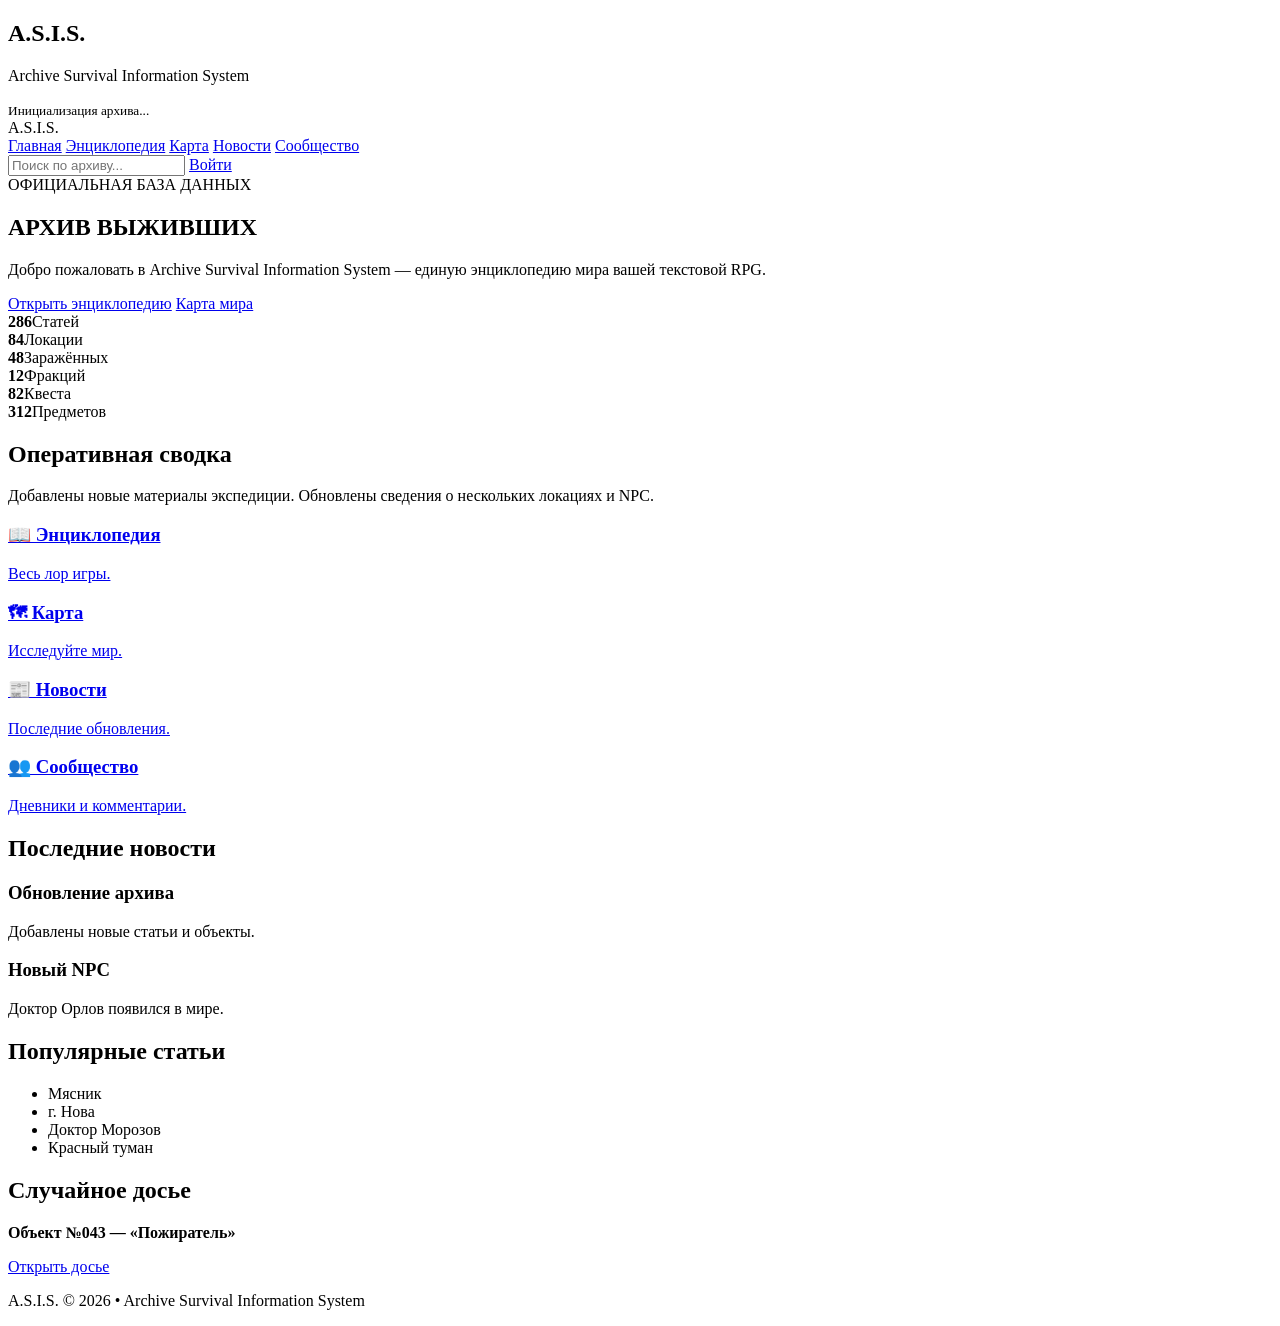
==== index.html @ 57ac3413 "Rename index-3.html to index.html" ====
<!DOCTYPE html>
<html lang="ru">
<head>
<meta charset="UTF-8">
<meta name="viewport" content="width=device-width, initial-scale=1.0">
<title>A.S.I.S. — Архив Выживших</title>
<link rel="preconnect" href="https://fonts.googleapis.com">
<link rel="preconnect" href="https://fonts.gstatic.com" crossorigin>
<link href="https://fonts.googleapis.com/css2?family=Inter:wght@300;400;600;700;800&display=swap" rel="stylesheet">
<link rel="stylesheet" href="css/style.css">
</head>
<body>

<div id="loader">
  <div class="loader-box">
    <h2>A.S.I.S.</h2>
    <p>Archive Survival Information System</p>
    <div class="progress"><span></span></div>
    <small>Инициализация архива...</small>
  </div>
</div>

<header class="topbar">
  <div class="logo">A.S.I.S.</div>
  <nav>
    <a class="active" href="#">Главная</a>
    <a href="pages/encyclopedia.html">Энциклопедия</a>
    <a href="pages/map.html">Карта</a>
    <a href="pages/news.html">Новости</a>
    <a href="pages/community.html">Сообщество</a>
  </nav>
  <div class="actions">
    <input type="search" placeholder="Поиск по архиву...">
    <a class="login" href="pages/login.html">Войти</a>
  </div>
</header>

<main>

<section class="hero">
<div class="overlay"></div>
<div class="hero-content">
<span class="badge">ОФИЦИАЛЬНАЯ БАЗА ДАННЫХ</span>
<h1>АРХИВ ВЫЖИВШИХ</h1>
<p>Добро пожаловать в Archive Survival Information System — единую энциклопедию мира вашей текстовой RPG.</p>

<div class="hero-buttons">
<a class="btn primary" href="pages/encyclopedia.html">Открыть энциклопедию</a>
<a class="btn secondary" href="pages/map.html">Карта мира</a>
</div>

<div class="stats">
<div><strong>286</strong><span>Статей</span></div>
<div><strong>84</strong><span>Локации</span></div>
<div><strong>48</strong><span>Заражённых</span></div>
<div><strong>12</strong><span>Фракций</span></div>
<div><strong>82</strong><span>Квеста</span></div>
<div><strong>312</strong><span>Предметов</span></div>
</div>
</div>
</section>

<section class="briefing">
<h2>Оперативная сводка</h2>
<p>Добавлены новые материалы экспедиции. Обновлены сведения о нескольких локациях и NPC.</p>
</section>

<section class="grid4">
<a class="card" href="pages/encyclopedia.html"><h3>📖 Энциклопедия</h3><p>Весь лор игры.</p></a>
<a class="card" href="pages/map.html"><h3>🗺 Карта</h3><p>Исследуйте мир.</p></a>
<a class="card" href="pages/news.html"><h3>📰 Новости</h3><p>Последние обновления.</p></a>
<a class="card" href="pages/community.html"><h3>👥 Сообщество</h3><p>Дневники и комментарии.</p></a>
</section>

<section class="columns">
<div>
<h2>Последние новости</h2>
<article><h3>Обновление архива</h3><p>Добавлены новые статьи и объекты.</p></article>
<article><h3>Новый NPC</h3><p>Доктор Орлов появился в мире.</p></article>
</div>
<div>
<h2>Популярные статьи</h2>
<ul>
<li>Мясник</li>
<li>г. Нова</li>
<li>Доктор Морозов</li>
<li>Красный туман</li>
</ul>
</div>
</section>

<section class="random">
<h2>Случайное досье</h2>
<p><strong>Объект №043 — «Пожиратель»</strong></p>
<a class="btn primary" href="#">Открыть досье</a>
</section>

<footer>
<p>A.S.I.S. © 2026 • Archive Survival Information System</p>
</footer>

</main>

<script src="js/app.js"></script>
</body>
</html>
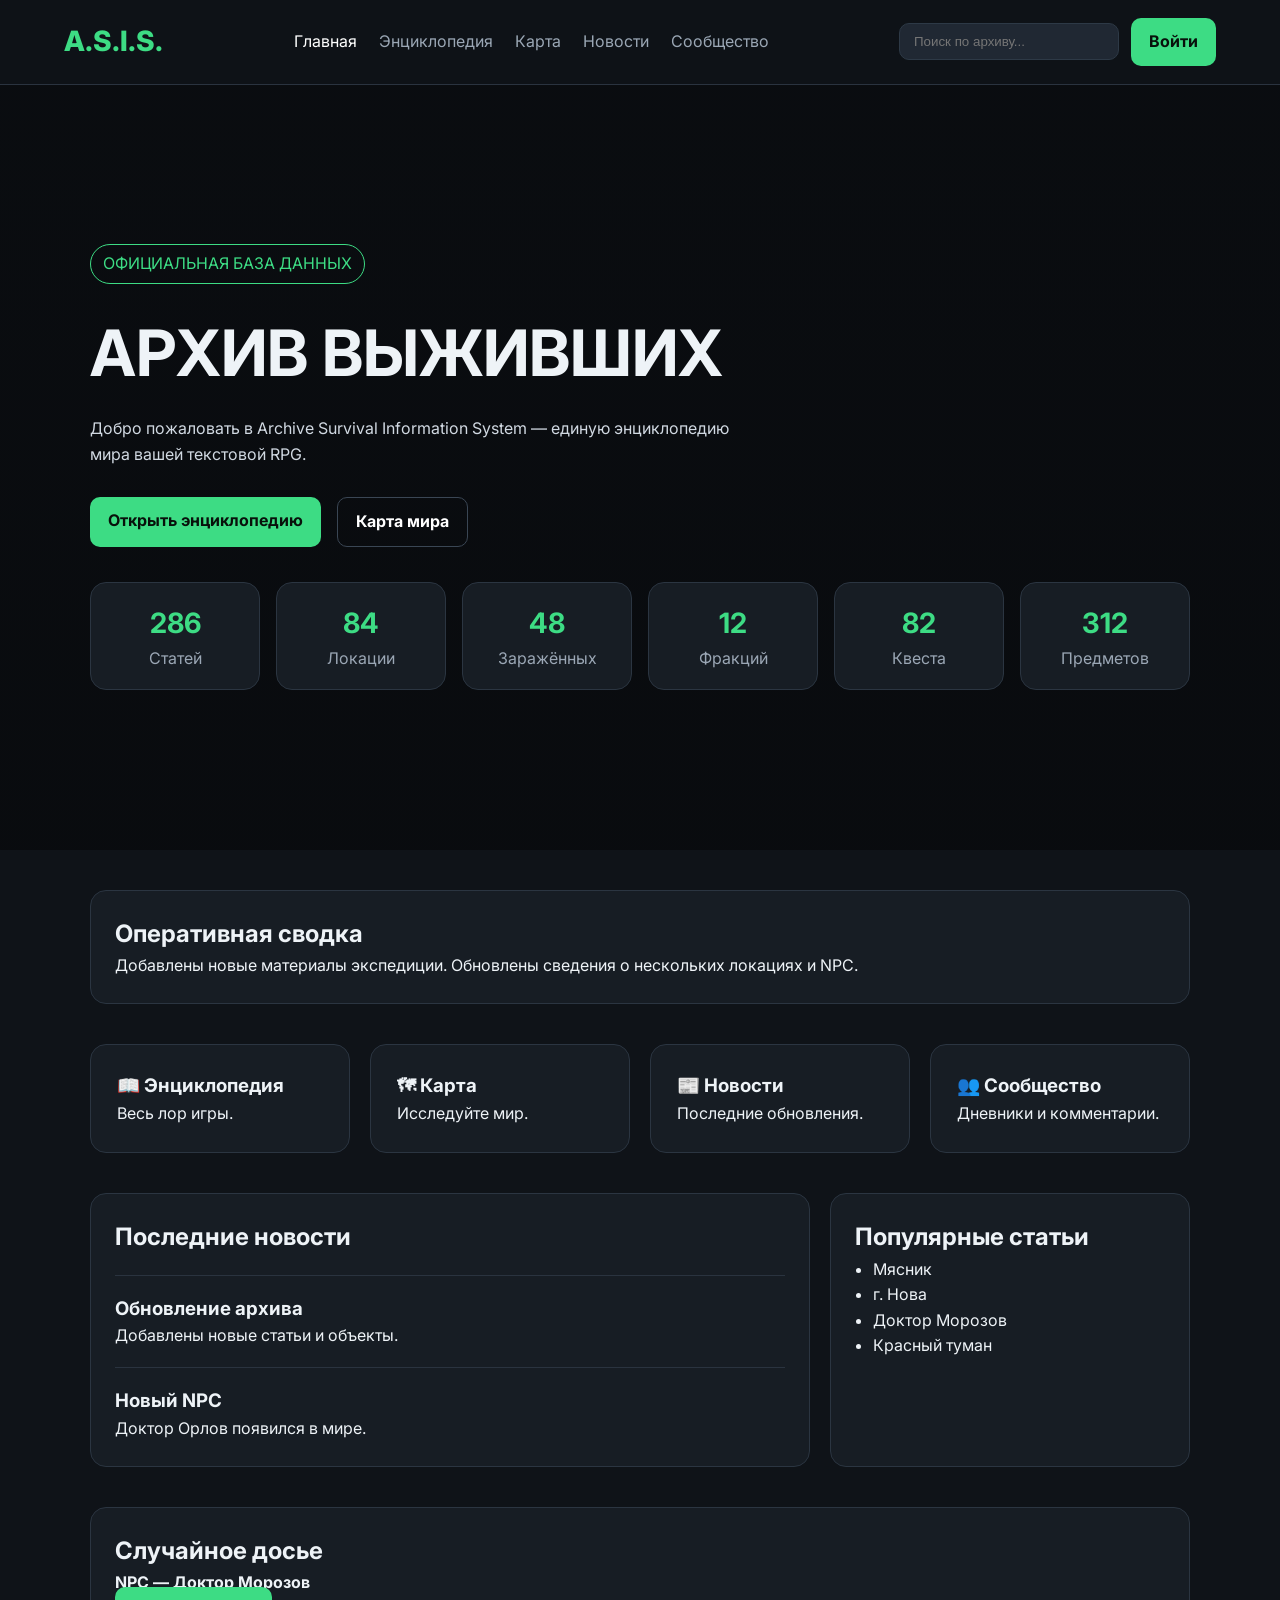
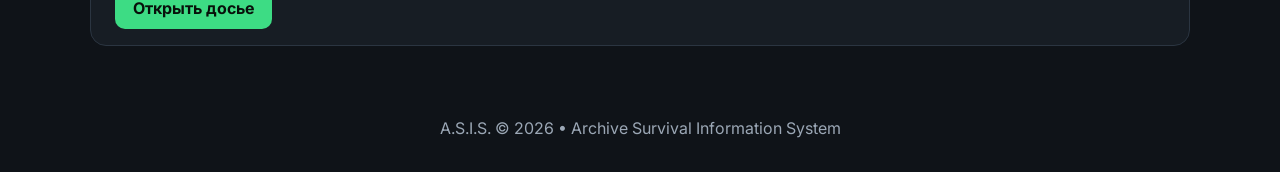
==== commit 39fc0203: "Update stylesheet and script paths in index.html" ====
--- a/index.html
+++ b/index.html
@@ -7,7 +7,7 @@
 <link rel="preconnect" href="https://fonts.googleapis.com">
 <link rel="preconnect" href="https://fonts.gstatic.com" crossorigin>
 <link href="https://fonts.googleapis.com/css2?family=Inter:wght@300;400;600;700;800&display=swap" rel="stylesheet">
-<link rel="stylesheet" href="css/style.css">
+<link rel="stylesheet" href="style.css">
 </head>
 <body>
 
@@ -101,6 +101,6 @@
 
 </main>
 
-<script src="js/app.js"></script>
+<script src="app.js"></script>
 </body>
 </html>
--- a/style.css
+++ b/style.css
@@ -0,0 +1,91 @@
+
+:root{
+ --bg:#0f1318;
+ --panel:#171d24;
+ --panel2:#1e2630;
+ --accent:#3ddc84;
+ --text:#eef3f7;
+ --muted:#9ba7b5;
+}
+*{margin:0;padding:0;box-sizing:border-box}
+body{
+ font-family:'Inter',sans-serif;
+ background:var(--bg);
+ color:var(--text);
+ line-height:1.6;
+}
+a{text-decoration:none;color:inherit}
+#loader{
+ position:fixed;inset:0;background:#090b0d;display:flex;
+ align-items:center;justify-content:center;z-index:9999;
+}
+.loader-box{text-align:center}
+.progress{width:260px;height:8px;background:#222;border-radius:10px;margin:18px auto;overflow:hidden}
+.progress span{display:block;height:100%;width:70%;background:var(--accent);animation:load 2s infinite}
+@keyframes load{0%{width:0}100%{width:100%}}
+
+.topbar{
+ position:sticky;top:0;display:flex;justify-content:space-between;
+ align-items:center;padding:18px 5%;
+ background:rgba(15,19,24,.85);backdrop-filter:blur(12px);
+ border-bottom:1px solid #2a333f;
+}
+.logo{font-size:28px;font-weight:800;color:var(--accent)}
+nav{display:flex;gap:22px}
+nav a{color:var(--muted)}
+nav a.active,nav a:hover{color:#fff}
+.actions{display:flex;gap:12px;align-items:center}
+.actions input{
+ background:#202833;border:1px solid #2d3946;color:#fff;
+ padding:10px 14px;border-radius:10px;width:220px;
+}
+.login,.btn{
+ padding:11px 18px;border-radius:10px;font-weight:700;
+}
+.login,.primary{background:var(--accent);color:#08110b}
+.secondary{border:1px solid #3a4654;color:#fff}
+
+.hero{
+ min-height:85vh;
+ background:linear-gradient(rgba(8,10,13,.72),rgba(8,10,13,.85)),
+ url('https://images.unsplash.com/photo-1519501025264-65ba15a82390?auto=format&fit=crop&w=1600&q=80') center/cover;
+ display:flex;align-items:center;
+}
+.hero-content{width:min(1100px,90%);margin:auto}
+.badge{
+ display:inline-block;padding:6px 12px;border:1px solid var(--accent);
+ color:var(--accent);border-radius:30px;margin-bottom:18px
+}
+.hero h1{font-size:64px;margin-bottom:12px}
+.hero p{max-width:650px;color:#d1d9e2}
+.hero-buttons{display:flex;gap:16px;margin:30px 0}
+.stats{
+ display:grid;grid-template-columns:repeat(6,1fr);gap:16px;margin-top:35px
+}
+.stats div,.briefing,.card,.columns>div,.random{
+ background:var(--panel);
+ border:1px solid #2b3541;
+ border-radius:16px;
+}
+.stats div{padding:18px;text-align:center}
+.stats strong{display:block;font-size:28px;color:var(--accent)}
+.stats span{color:var(--muted)}
+
+.briefing,.random,.columns,.grid4{width:min(1100px,90%);margin:40px auto}
+.briefing,.random{padding:24px}
+.grid4{display:grid;grid-template-columns:repeat(4,1fr);gap:20px}
+.card{padding:26px;transition:.25s}
+.card:hover{transform:translateY(-5px);border-color:var(--accent)}
+.columns{display:grid;grid-template-columns:2fr 1fr;gap:20px}
+.columns>div{padding:24px}
+article{margin-top:18px;padding-top:18px;border-top:1px solid #2a333f}
+ul{padding-left:18px}
+footer{text-align:center;padding:30px;color:var(--muted)}
+
+@media(max-width:900px){
+ nav{display:none}
+ .actions input{display:none}
+ .hero h1{font-size:42px}
+ .stats,.grid4,.columns{grid-template-columns:1fr}
+ .hero-buttons{flex-direction:column}
+}
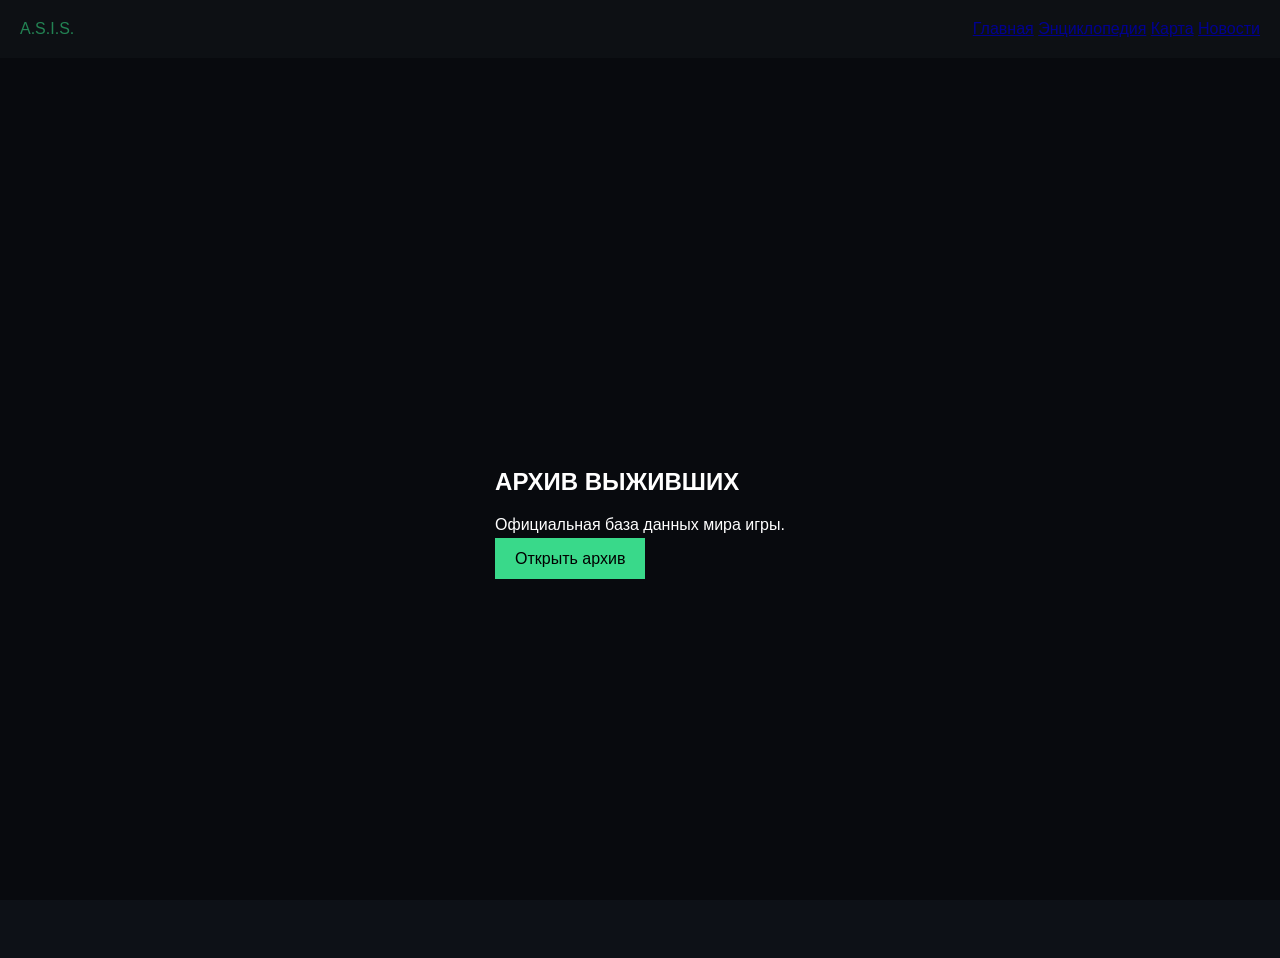
==== commit 0d8a2d27: "Add files via upload" ====
--- a/index.html
+++ b/index.html
@@ -1,106 +1 @@
-<!DOCTYPE html>
-<html lang="ru">
-<head>
-<meta charset="UTF-8">
-<meta name="viewport" content="width=device-width, initial-scale=1.0">
-<title>A.S.I.S. — Архив Выживших</title>
-<link rel="preconnect" href="https://fonts.googleapis.com">
-<link rel="preconnect" href="https://fonts.gstatic.com" crossorigin>
-<link href="https://fonts.googleapis.com/css2?family=Inter:wght@300;400;600;700;800&display=swap" rel="stylesheet">
-<link rel="stylesheet" href="style.css">
-</head>
-<body>
-
-<div id="loader">
-  <div class="loader-box">
-    <h2>A.S.I.S.</h2>
-    <p>Archive Survival Information System</p>
-    <div class="progress"><span></span></div>
-    <small>Инициализация архива...</small>
-  </div>
-</div>
-
-<header class="topbar">
-  <div class="logo">A.S.I.S.</div>
-  <nav>
-    <a class="active" href="#">Главная</a>
-    <a href="pages/encyclopedia.html">Энциклопедия</a>
-    <a href="pages/map.html">Карта</a>
-    <a href="pages/news.html">Новости</a>
-    <a href="pages/community.html">Сообщество</a>
-  </nav>
-  <div class="actions">
-    <input type="search" placeholder="Поиск по архиву...">
-    <a class="login" href="pages/login.html">Войти</a>
-  </div>
-</header>
-
-<main>
-
-<section class="hero">
-<div class="overlay"></div>
-<div class="hero-content">
-<span class="badge">ОФИЦИАЛЬНАЯ БАЗА ДАННЫХ</span>
-<h1>АРХИВ ВЫЖИВШИХ</h1>
-<p>Добро пожаловать в Archive Survival Information System — единую энциклопедию мира вашей текстовой RPG.</p>
-
-<div class="hero-buttons">
-<a class="btn primary" href="pages/encyclopedia.html">Открыть энциклопедию</a>
-<a class="btn secondary" href="pages/map.html">Карта мира</a>
-</div>
-
-<div class="stats">
-<div><strong>286</strong><span>Статей</span></div>
-<div><strong>84</strong><span>Локации</span></div>
-<div><strong>48</strong><span>Заражённых</span></div>
-<div><strong>12</strong><span>Фракций</span></div>
-<div><strong>82</strong><span>Квеста</span></div>
-<div><strong>312</strong><span>Предметов</span></div>
-</div>
-</div>
-</section>
-
-<section class="briefing">
-<h2>Оперативная сводка</h2>
-<p>Добавлены новые материалы экспедиции. Обновлены сведения о нескольких локациях и NPC.</p>
-</section>
-
-<section class="grid4">
-<a class="card" href="pages/encyclopedia.html"><h3>📖 Энциклопедия</h3><p>Весь лор игры.</p></a>
-<a class="card" href="pages/map.html"><h3>🗺 Карта</h3><p>Исследуйте мир.</p></a>
-<a class="card" href="pages/news.html"><h3>📰 Новости</h3><p>Последние обновления.</p></a>
-<a class="card" href="pages/community.html"><h3>👥 Сообщество</h3><p>Дневники и комментарии.</p></a>
-</section>
-
-<section class="columns">
-<div>
-<h2>Последние новости</h2>
-<article><h3>Обновление архива</h3><p>Добавлены новые статьи и объекты.</p></article>
-<article><h3>Новый NPC</h3><p>Доктор Орлов появился в мире.</p></article>
-</div>
-<div>
-<h2>Популярные статьи</h2>
-<ul>
-<li>Мясник</li>
-<li>г. Нова</li>
-<li>Доктор Морозов</li>
-<li>Красный туман</li>
-</ul>
-</div>
-</section>
-
-<section class="random">
-<h2>Случайное досье</h2>
-<p><strong>Объект №043 — «Пожиратель»</strong></p>
-<a class="btn primary" href="#">Открыть досье</a>
-</section>
-
-<footer>
-<p>A.S.I.S. © 2026 • Archive Survival Information System</p>
-</footer>
-
-</main>
-
-<script src="app.js"></script>
-</body>
-</html>
+<!doctype html><html lang="ru"><head><meta charset="utf-8"><meta name="viewport" content="width=device-width,initial-scale=1"><title>A.S.I.S.</title><link rel="stylesheet" href="style.css"></head><body><header class="topbar"><div class="logo">A.S.I.S.</div><nav><a href="#">Главная</a> <a href="#">Энциклопедия</a> <a href="#">Карта</a> <a href="#">Новости</a></nav></header><section class="hero"><div class="hero-inner"><h1>АРХИВ ВЫЖИВШИХ</h1><p>Официальная база данных мира игры.</p><a class="btn" href="#">Открыть архив</a></div></section><script src="app.js"></script></body></html>
--- a/style.css
+++ b/style.css
@@ -1,91 +1 @@
-
-:root{
- --bg:#0f1318;
- --panel:#171d24;
- --panel2:#1e2630;
- --accent:#3ddc84;
- --text:#eef3f7;
- --muted:#9ba7b5;
-}
-*{margin:0;padding:0;box-sizing:border-box}
-body{
- font-family:'Inter',sans-serif;
- background:var(--bg);
- color:var(--text);
- line-height:1.6;
-}
-a{text-decoration:none;color:inherit}
-#loader{
- position:fixed;inset:0;background:#090b0d;display:flex;
- align-items:center;justify-content:center;z-index:9999;
-}
-.loader-box{text-align:center}
-.progress{width:260px;height:8px;background:#222;border-radius:10px;margin:18px auto;overflow:hidden}
-.progress span{display:block;height:100%;width:70%;background:var(--accent);animation:load 2s infinite}
-@keyframes load{0%{width:0}100%{width:100%}}
-
-.topbar{
- position:sticky;top:0;display:flex;justify-content:space-between;
- align-items:center;padding:18px 5%;
- background:rgba(15,19,24,.85);backdrop-filter:blur(12px);
- border-bottom:1px solid #2a333f;
-}
-.logo{font-size:28px;font-weight:800;color:var(--accent)}
-nav{display:flex;gap:22px}
-nav a{color:var(--muted)}
-nav a.active,nav a:hover{color:#fff}
-.actions{display:flex;gap:12px;align-items:center}
-.actions input{
- background:#202833;border:1px solid #2d3946;color:#fff;
- padding:10px 14px;border-radius:10px;width:220px;
-}
-.login,.btn{
- padding:11px 18px;border-radius:10px;font-weight:700;
-}
-.login,.primary{background:var(--accent);color:#08110b}
-.secondary{border:1px solid #3a4654;color:#fff}
-
-.hero{
- min-height:85vh;
- background:linear-gradient(rgba(8,10,13,.72),rgba(8,10,13,.85)),
- url('https://images.unsplash.com/photo-1519501025264-65ba15a82390?auto=format&fit=crop&w=1600&q=80') center/cover;
- display:flex;align-items:center;
-}
-.hero-content{width:min(1100px,90%);margin:auto}
-.badge{
- display:inline-block;padding:6px 12px;border:1px solid var(--accent);
- color:var(--accent);border-radius:30px;margin-bottom:18px
-}
-.hero h1{font-size:64px;margin-bottom:12px}
-.hero p{max-width:650px;color:#d1d9e2}
-.hero-buttons{display:flex;gap:16px;margin:30px 0}
-.stats{
- display:grid;grid-template-columns:repeat(6,1fr);gap:16px;margin-top:35px
-}
-.stats div,.briefing,.card,.columns>div,.random{
- background:var(--panel);
- border:1px solid #2b3541;
- border-radius:16px;
-}
-.stats div{padding:18px;text-align:center}
-.stats strong{display:block;font-size:28px;color:var(--accent)}
-.stats span{color:var(--muted)}
-
-.briefing,.random,.columns,.grid4{width:min(1100px,90%);margin:40px auto}
-.briefing,.random{padding:24px}
-.grid4{display:grid;grid-template-columns:repeat(4,1fr);gap:20px}
-.card{padding:26px;transition:.25s}
-.card:hover{transform:translateY(-5px);border-color:var(--accent)}
-.columns{display:grid;grid-template-columns:2fr 1fr;gap:20px}
-.columns>div{padding:24px}
-article{margin-top:18px;padding-top:18px;border-top:1px solid #2a333f}
-ul{padding-left:18px}
-footer{text-align:center;padding:30px;color:var(--muted)}
-
-@media(max-width:900px){
- nav{display:none}
- .actions input{display:none}
- .hero h1{font-size:42px}
- .stats,.grid4,.columns{grid-template-columns:1fr}
- .hero-buttons{flex-direction:column}
-}
+body{margin:0;background:#0d1117;color:#fff;font-family:Arial}.topbar{display:flex;justify-content:space-between;padding:20px;background:#161b22}.hero{height:100vh;background:url('hero.webp') center/cover no-repeat;display:flex;align-items:center;justify-content:center}.hero:before{content:'';position:fixed;inset:0;background:rgba(0,0,0,.4);pointer-events:none}.hero-inner{position:relative}.btn{background:#39d98a;padding:12px 20px;color:#000;text-decoration:none}.logo{color:#39d98a}
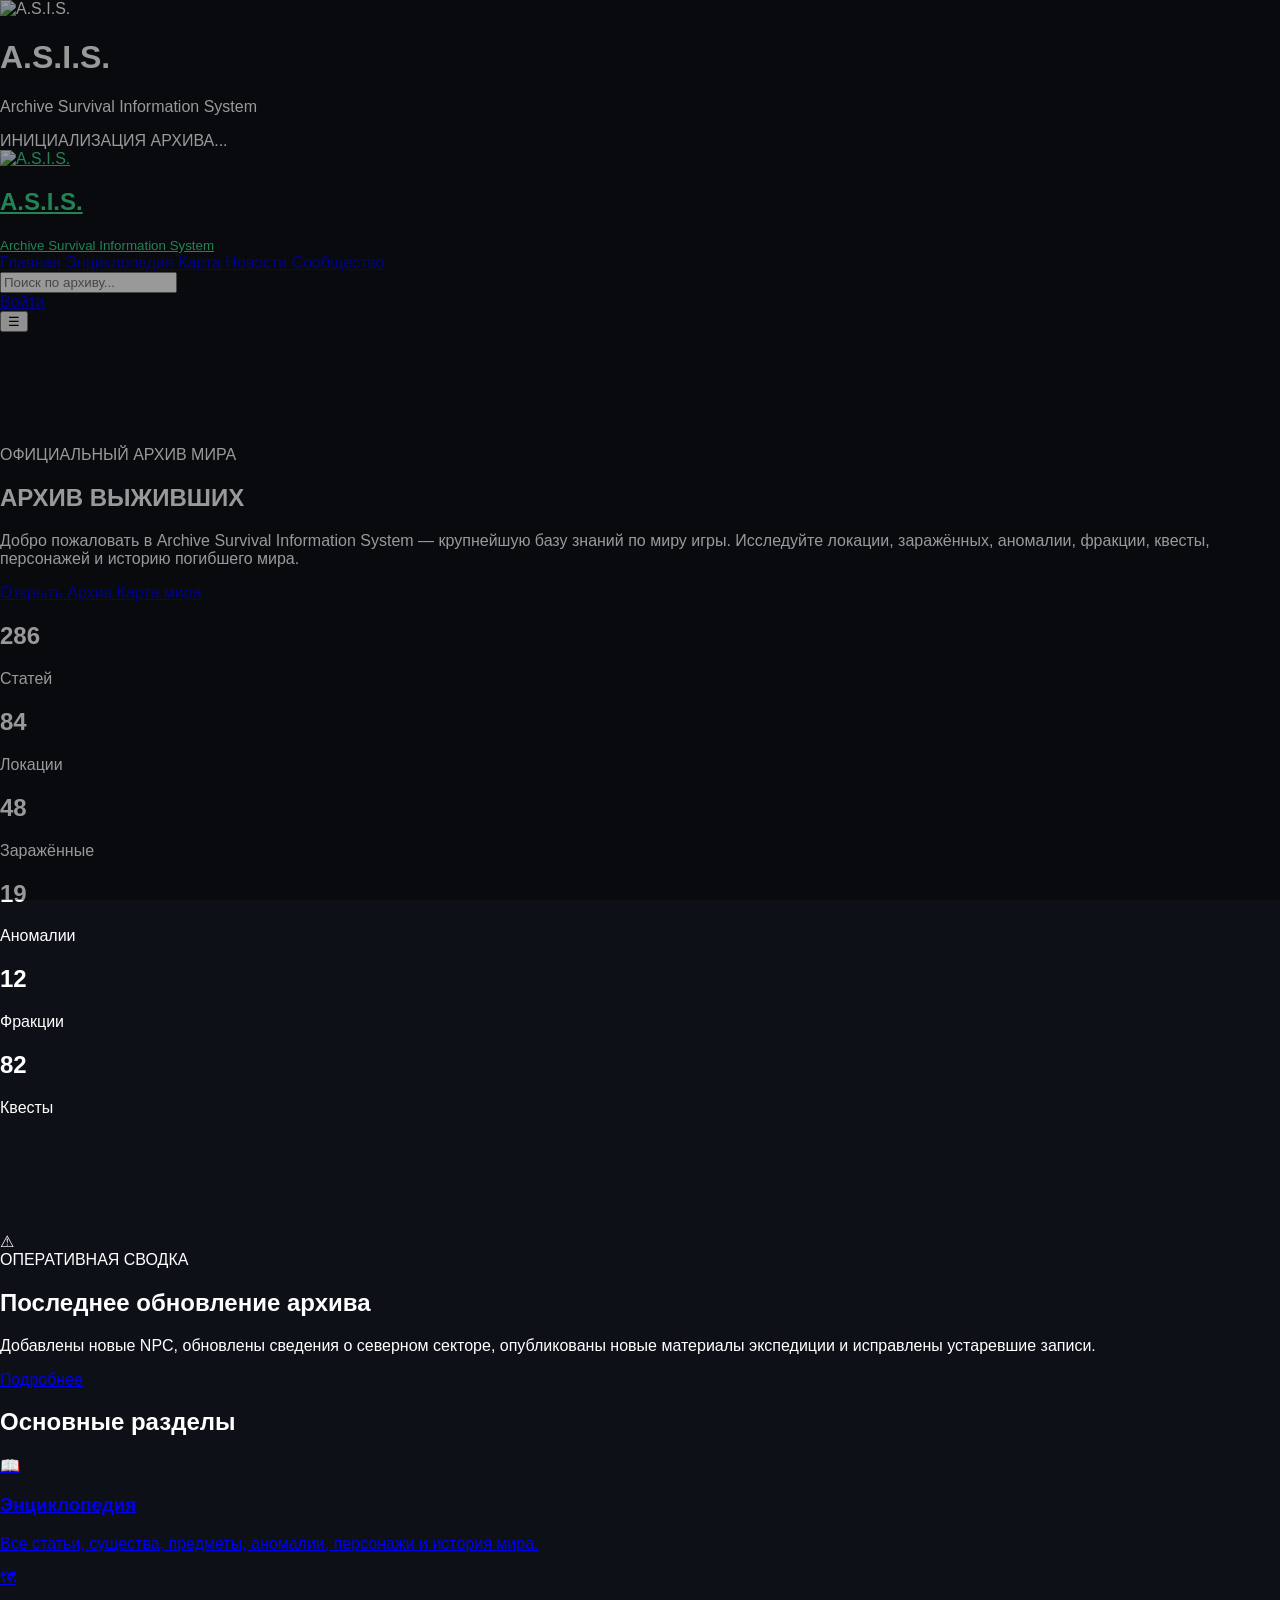
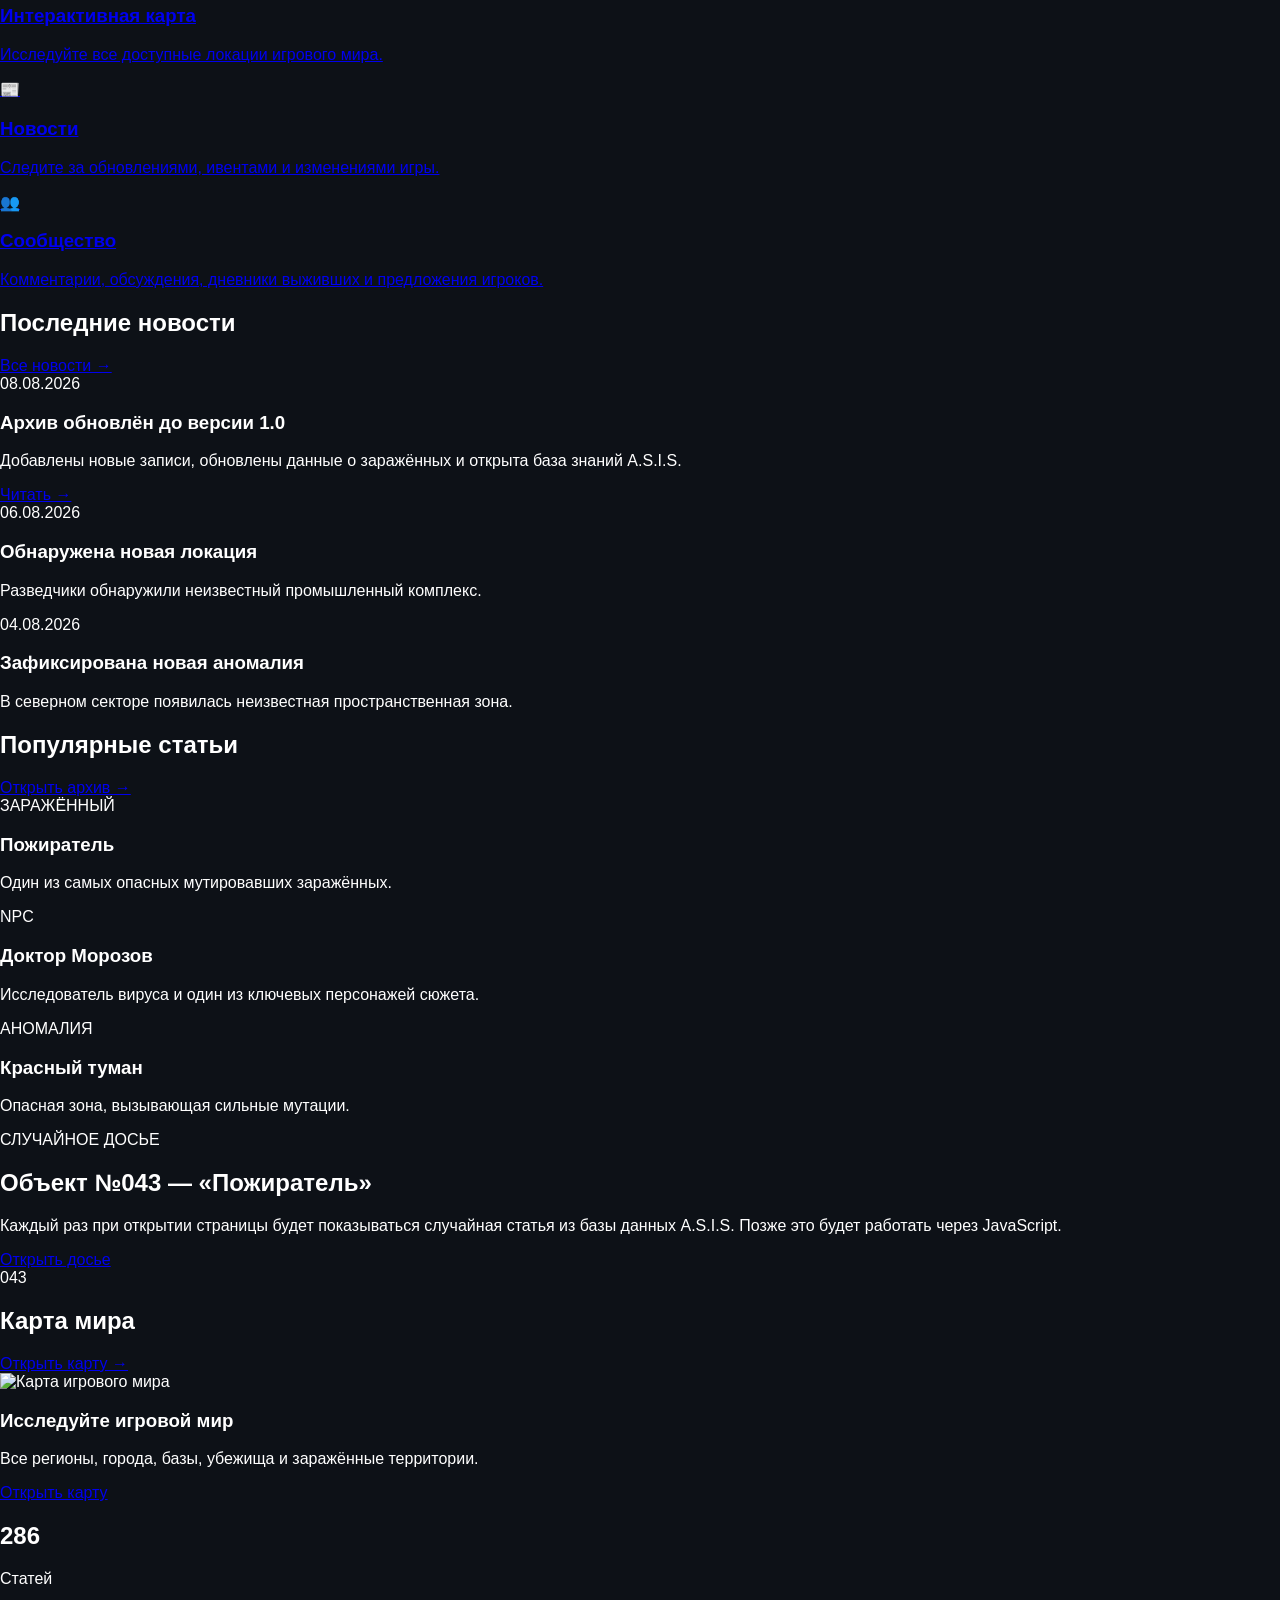
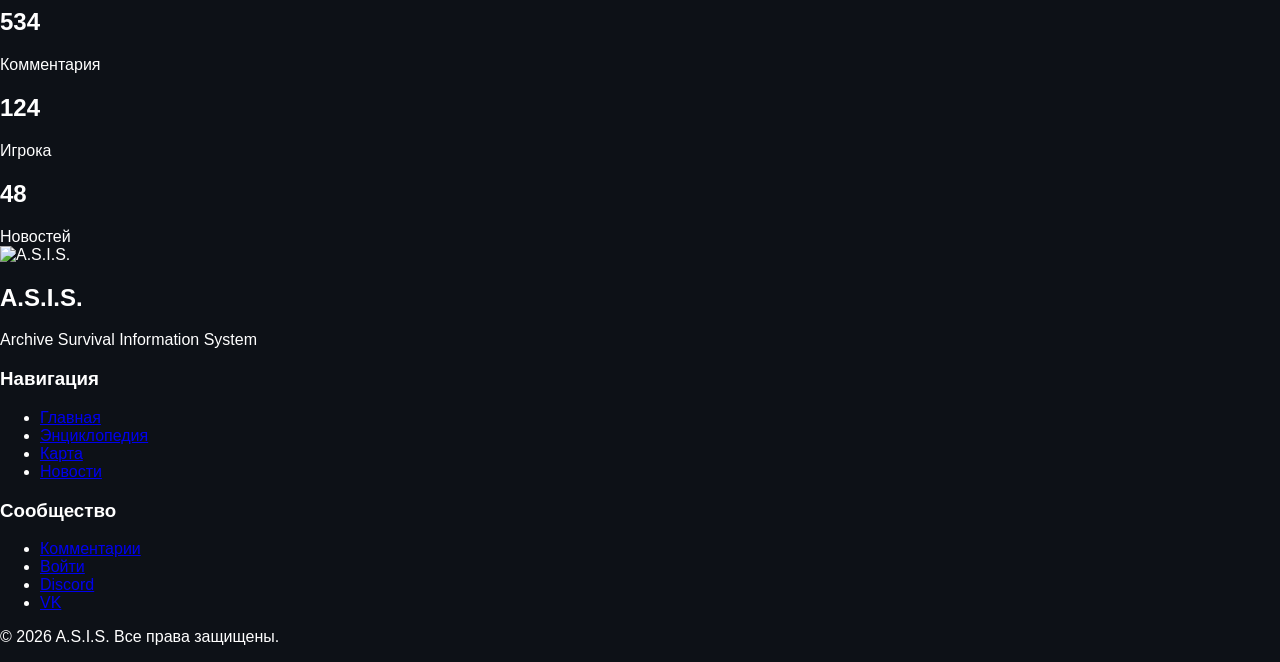
==== commit 3bd93d21: "Update index.html" ====
--- a/index.html
+++ b/index.html
@@ -1 +1,909 @@
-<!doctype html><html lang="ru"><head><meta charset="utf-8"><meta name="viewport" content="width=device-width,initial-scale=1"><title>A.S.I.S.</title><link rel="stylesheet" href="style.css"></head><body><header class="topbar"><div class="logo">A.S.I.S.</div><nav><a href="#">Главная</a> <a href="#">Энциклопедия</a> <a href="#">Карта</a> <a href="#">Новости</a></nav></header><section class="hero"><div class="hero-inner"><h1>АРХИВ ВЫЖИВШИХ</h1><p>Официальная база данных мира игры.</p><a class="btn" href="#">Открыть архив</a></div></section><script src="app.js"></script></body></html>+<!DOCTYPE html>
+<html lang="ru">
+
+<head>
+
+<meta charset="UTF-8">
+
+<meta name="viewport"
+content="width=device-width, initial-scale=1.0">
+
+<meta name="theme-color"
+content="#0d1117">
+
+<meta
+name="description"
+content="A.S.I.S. — Archive Survival Information System">
+
+<title>
+A.S.I.S. | Архив Выживших
+</title>
+
+<link
+rel="preconnect"
+href="https://fonts.googleapis.com">
+
+<link
+rel="preconnect"
+href="https://fonts.gstatic.com"
+crossorigin>
+
+<link
+href="https://fonts.googleapis.com/css2?family=Inter:wght@300;400;500;600;700;800&display=swap"
+rel="stylesheet">
+
+<link
+rel="stylesheet"
+href="style.css">
+
+<link
+rel="icon"
+href="logo.svg"
+type="image/svg+xml">
+
+</head>
+
+<body>
+
+<!-- ========================= -->
+<!-- ЗАГРУЗОЧНЫЙ ЭКРАН -->
+<!-- ========================= -->
+
+<div id="loader">
+
+    <div class="loader-content">
+
+        <img
+        src="logo.svg"
+        alt="A.S.I.S."
+        class="loader-logo">
+
+        <h1>A.S.I.S.</h1>
+
+        <p>
+            Archive Survival Information System
+        </p>
+
+        <div class="loader-progress">
+
+            <div class="loader-bar"></div>
+
+        </div>
+
+        <span>
+            ИНИЦИАЛИЗАЦИЯ АРХИВА...
+        </span>
+
+    </div>
+
+</div>
+
+<!-- ========================= -->
+<!-- HEADER -->
+<!-- ========================= -->
+
+<header class="header">
+
+    <div class="container">
+
+        <a href="index.html"
+           class="logo">
+
+            <img
+            src="logo.svg"
+            alt="A.S.I.S.">
+
+            <div>
+
+                <h2>A.S.I.S.</h2>
+
+                <small>
+                    Archive Survival Information System
+                </small>
+
+            </div>
+
+        </a>
+
+        <nav class="navigation">
+
+            <a class="active"
+               href="index.html">
+               Главная
+            </a>
+
+            <a href="encyclopedia.html">
+                Энциклопедия
+            </a>
+
+            <a href="map.html">
+                Карта
+            </a>
+
+            <a href="news.html">
+                Новости
+            </a>
+
+            <a href="community.html">
+                Сообщество
+            </a>
+
+        </nav>
+
+        <div class="header-right">
+
+            <div class="search-box">
+
+                <input
+                type="text"
+                placeholder="Поиск по архиву...">
+
+            </div>
+
+            <a
+            href="login.html"
+            class="login-button">
+
+                Войти
+
+            </a>
+
+        </div>
+
+        <button
+        class="mobile-menu">
+
+            ☰
+
+        </button>
+
+    </div>
+
+</header>
+
+<!-- ========================= -->
+<!-- HERO -->
+<!-- ========================= -->
+
+<main>
+
+<section class="hero">
+
+    <div class="hero-overlay"></div>
+
+    <div class="container hero-content">
+
+        <span class="hero-tag">
+
+            ОФИЦИАЛЬНЫЙ АРХИВ МИРА
+
+        </span>
+
+        <h1>
+
+            АРХИВ ВЫЖИВШИХ
+
+        </h1>
+
+        <p>
+
+            Добро пожаловать в Archive Survival Information System —
+            крупнейшую базу знаний по миру игры.
+            Исследуйте локации, заражённых, аномалии,
+            фракции, квесты, персонажей и историю
+            погибшего мира.
+
+        </p>
+
+        <div class="hero-buttons">
+
+            <a
+            href="encyclopedia.html"
+            class="button primary">
+
+                Открыть Архив
+
+            </a>
+
+            <a
+            href="map.html"
+            class="button secondary">
+
+                Карта мира
+
+            </a>
+
+        </div>
+
+              <div class="hero-stats">
+
+            <div class="stat-card">
+
+                <h2>286</h2>
+
+                <span>Статей</span>
+
+            </div>
+
+            <div class="stat-card">
+
+                <h2>84</h2>
+
+                <span>Локации</span>
+
+            </div>
+
+            <div class="stat-card">
+
+                <h2>48</h2>
+
+                <span>Заражённые</span>
+
+            </div>
+
+            <div class="stat-card">
+
+                <h2>19</h2>
+
+                <span>Аномалии</span>
+
+            </div>
+
+            <div class="stat-card">
+
+                <h2>12</h2>
+
+                <span>Фракции</span>
+
+            </div>
+
+            <div class="stat-card">
+
+                <h2>82</h2>
+
+                <span>Квесты</span>
+
+            </div>
+
+        </div>
+
+    </div>
+
+</section>
+
+<!-- ========================= -->
+<!-- ОПЕРАТИВНАЯ СВОДКА -->
+<!-- ========================= -->
+
+<section class="briefing">
+
+    <div class="container">
+
+        <div class="briefing-card">
+
+            <div class="briefing-icon">
+
+                ⚠
+
+            </div>
+
+            <div class="briefing-content">
+
+                <span>
+
+                    ОПЕРАТИВНАЯ СВОДКА
+
+                </span>
+
+                <h2>
+
+                    Последнее обновление архива
+
+                </h2>
+
+                <p>
+
+                    Добавлены новые NPC, обновлены сведения
+                    о северном секторе, опубликованы новые
+                    материалы экспедиции и исправлены
+                    устаревшие записи.
+
+                </p>
+
+            </div>
+
+            <a href="news.html"
+               class="button secondary">
+
+                Подробнее
+
+            </a>
+
+        </div>
+
+    </div>
+
+</section>
+
+<!-- ========================= -->
+<!-- ОСНОВНЫЕ РАЗДЕЛЫ -->
+<!-- ========================= -->
+
+<section class="sections">
+
+<div class="container">
+
+<h2 class="section-title">
+
+Основные разделы
+
+</h2>
+
+<div class="section-grid">
+
+<a
+href="encyclopedia.html"
+class="section-card">
+
+<div class="section-icon">
+
+📖
+
+</div>
+
+<h3>
+
+Энциклопедия
+
+</h3>
+
+<p>
+
+Все статьи, существа, предметы,
+аномалии, персонажи и история мира.
+
+</p>
+
+</a>
+
+<a
+href="map.html"
+class="section-card">
+
+<div class="section-icon">
+
+🗺
+
+</div>
+
+<h3>
+
+Интерактивная карта
+
+</h3>
+
+<p>
+
+Исследуйте все доступные
+локации игрового мира.
+
+</p>
+
+</a>
+
+<a
+href="news.html"
+class="section-card">
+
+<div class="section-icon">
+
+📰
+
+</div>
+
+<h3>
+
+Новости
+
+</h3>
+
+<p>
+
+Следите за обновлениями,
+ивентами и изменениями игры.
+
+</p>
+
+</a>
+
+<a
+href="community.html"
+class="section-card">
+
+<div class="section-icon">
+
+👥
+
+</div>
+
+<h3>
+
+Сообщество
+
+</h3>
+
+<p>
+
+Комментарии,
+обсуждения,
+дневники выживших
+и предложения игроков.
+
+</p>
+
+</a>
+
+</div>
+
+</div>
+
+</section>
+<!-- ========================= -->
+<!-- ПОСЛЕДНИЕ НОВОСТИ -->
+<!-- ========================= -->
+
+<section class="news">
+
+    <div class="container">
+
+        <div class="section-header">
+
+            <h2>Последние новости</h2>
+
+            <a href="news.html" class="section-link">
+                Все новости →
+            </a>
+
+        </div>
+
+        <div class="news-grid">
+
+            <article class="news-card featured">
+
+                <span class="news-date">
+                    08.08.2026
+                </span>
+
+                <h3>
+                    Архив обновлён до версии 1.0
+                </h3>
+
+                <p>
+                    Добавлены новые записи, обновлены данные
+                    о заражённых и открыта база знаний A.S.I.S.
+                </p>
+
+                <a href="news.html">
+                    Читать →
+                </a>
+
+            </article>
+
+            <article class="news-card">
+
+                <span class="news-date">
+                    06.08.2026
+                </span>
+
+                <h3>
+                    Обнаружена новая локация
+                </h3>
+
+                <p>
+                    Разведчики обнаружили неизвестный
+                    промышленный комплекс.
+                </p>
+
+            </article>
+
+            <article class="news-card">
+
+                <span class="news-date">
+                    04.08.2026
+                </span>
+
+                <h3>
+                    Зафиксирована новая аномалия
+                </h3>
+
+                <p>
+                    В северном секторе появилась
+                    неизвестная пространственная зона.
+                </p>
+
+            </article>
+
+        </div>
+
+    </div>
+
+</section>
+
+<!-- ========================= -->
+<!-- ПОПУЛЯРНЫЕ СТАТЬИ -->
+<!-- ========================= -->
+
+<section class="popular">
+
+<div class="container">
+
+<div class="section-header">
+
+<h2>
+
+Популярные статьи
+
+</h2>
+
+<a
+href="encyclopedia.html"
+class="section-link">
+
+Открыть архив →
+
+</a>
+
+</div>
+
+<div class="popular-grid">
+
+<article class="popular-card">
+
+<div class="popular-image"></div>
+
+<div class="popular-content">
+
+<span>
+
+ЗАРАЖЁННЫЙ
+
+</span>
+
+<h3>
+
+Пожиратель
+
+</h3>
+
+<p>
+
+Один из самых опасных
+мутировавших заражённых.
+
+</p>
+
+</div>
+
+</article>
+
+<article class="popular-card">
+
+<div class="popular-image"></div>
+
+<div class="popular-content">
+
+<span>
+
+NPC
+
+</span>
+
+<h3>
+
+Доктор Морозов
+
+</h3>
+
+<p>
+
+Исследователь вируса
+и один из ключевых
+персонажей сюжета.
+
+</p>
+
+</div>
+
+</article>
+
+<article class="popular-card">
+
+<div class="popular-image"></div>
+
+<div class="popular-content">
+
+<span>
+
+АНОМАЛИЯ
+
+</span>
+
+<h3>
+
+Красный туман
+
+</h3>
+
+<p>
+
+Опасная зона,
+вызывающая сильные
+мутации.
+
+</p>
+
+</div>
+
+</article>
+
+</div>
+
+</div>
+
+</section>
+
+<!-- ========================= -->
+<!-- СЛУЧАЙНОЕ ДОСЬЕ -->
+<!-- ========================= -->
+
+<section class="random-file">
+
+<div class="container">
+
+<div class="random-card">
+
+<div class="random-left">
+
+<span>
+
+СЛУЧАЙНОЕ ДОСЬЕ
+
+</span>
+
+<h2>
+
+Объект №043 — «Пожиратель»
+
+</h2>
+
+<p>
+
+Каждый раз при открытии страницы
+будет показываться случайная статья
+из базы данных A.S.I.S.
+
+Позже это будет работать через JavaScript.
+
+</p>
+
+<a
+href="encyclopedia.html"
+class="button primary">
+
+Открыть досье
+
+</a>
+
+</div>
+
+<div class="random-right">
+
+<div class="archive-number">
+
+043
+
+</div>
+
+</div>
+
+</div>
+
+</div>
+
+</section>
+
+  <!-- ========================= -->
+<!-- КАРТА МИРА -->
+<!-- ========================= -->
+
+<section class="world-map">
+
+    <div class="container">
+
+        <div class="section-header">
+
+            <h2>Карта мира</h2>
+
+            <a href="map.html" class="section-link">
+                Открыть карту →
+            </a>
+
+        </div>
+
+        <div class="map-preview">
+
+            <img
+                src="map.webp"
+                alt="Карта игрового мира">
+
+            <div class="map-overlay">
+
+                <h3>
+                    Исследуйте игровой мир
+                </h3>
+
+                <p>
+                    Все регионы, города, базы,
+                    убежища и заражённые территории.
+                </p>
+
+                <a
+                    href="map.html"
+                    class="button primary">
+
+                    Открыть карту
+
+                </a>
+
+            </div>
+
+        </div>
+
+    </div>
+
+</section>
+
+<!-- ========================= -->
+<!-- СТАТИСТИКА -->
+<!-- ========================= -->
+
+<section class="site-stats">
+
+<div class="container">
+
+<div class="stats-grid">
+
+<div class="site-card">
+
+<h2>286</h2>
+
+<span>Статей</span>
+
+</div>
+
+<div class="site-card">
+
+<h2>534</h2>
+
+<span>Комментария</span>
+
+</div>
+
+<div class="site-card">
+
+<h2>124</h2>
+
+<span>Игрока</span>
+
+</div>
+
+<div class="site-card">
+
+<h2>48</h2>
+
+<span>Новостей</span>
+
+</div>
+
+</div>
+
+</div>
+
+</section>
+
+<!-- ========================= -->
+<!-- FOOTER -->
+<!-- ========================= -->
+
+<footer class="footer">
+
+<div class="container footer-grid">
+
+<div>
+
+<img
+src="logo.svg"
+alt="A.S.I.S."
+class="footer-logo">
+
+<h2>
+
+A.S.I.S.
+
+</h2>
+
+<p>
+
+Archive Survival Information System
+
+</p>
+
+</div>
+
+<div>
+
+<h3>
+
+Навигация
+
+</h3>
+
+<ul>
+
+<li><a href="index.html">Главная</a></li>
+
+<li><a href="encyclopedia.html">Энциклопедия</a></li>
+
+<li><a href="map.html">Карта</a></li>
+
+<li><a href="news.html">Новости</a></li>
+
+</ul>
+
+</div>
+
+<div>
+
+<h3>
+
+Сообщество
+
+</h3>
+
+<ul>
+
+<li><a href="community.html">Комментарии</a></li>
+
+<li><a href="login.html">Войти</a></li>
+
+<li><a href="#">Discord</a></li>
+
+<li><a href="#">VK</a></li>
+
+</ul>
+
+</div>
+
+</div>
+
+<div class="copyright">
+
+<p>
+
+© 2026 A.S.I.S.
+
+Все права защищены.
+
+</p>
+
+</div>
+
+</footer>
+
+</main>
+
+<script src="app.js"></script>
+
+</body>
+
+  </html>
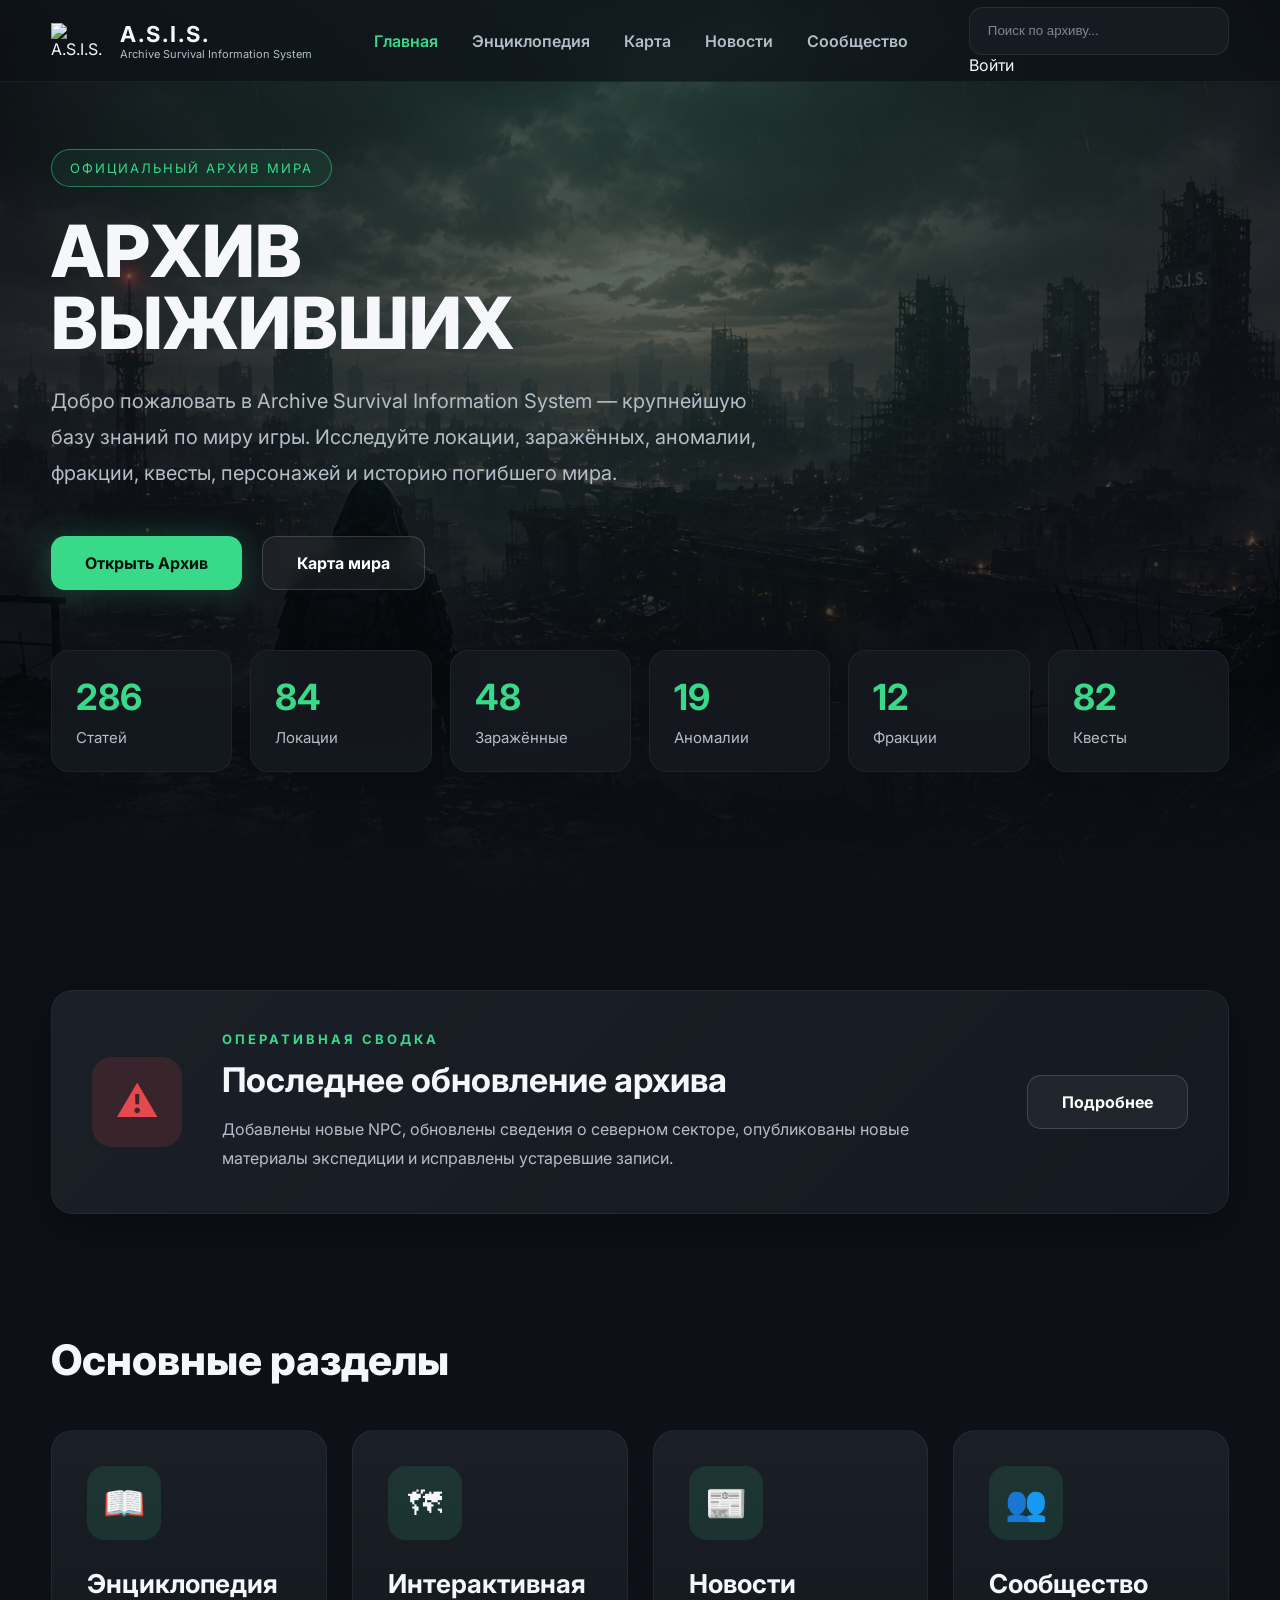
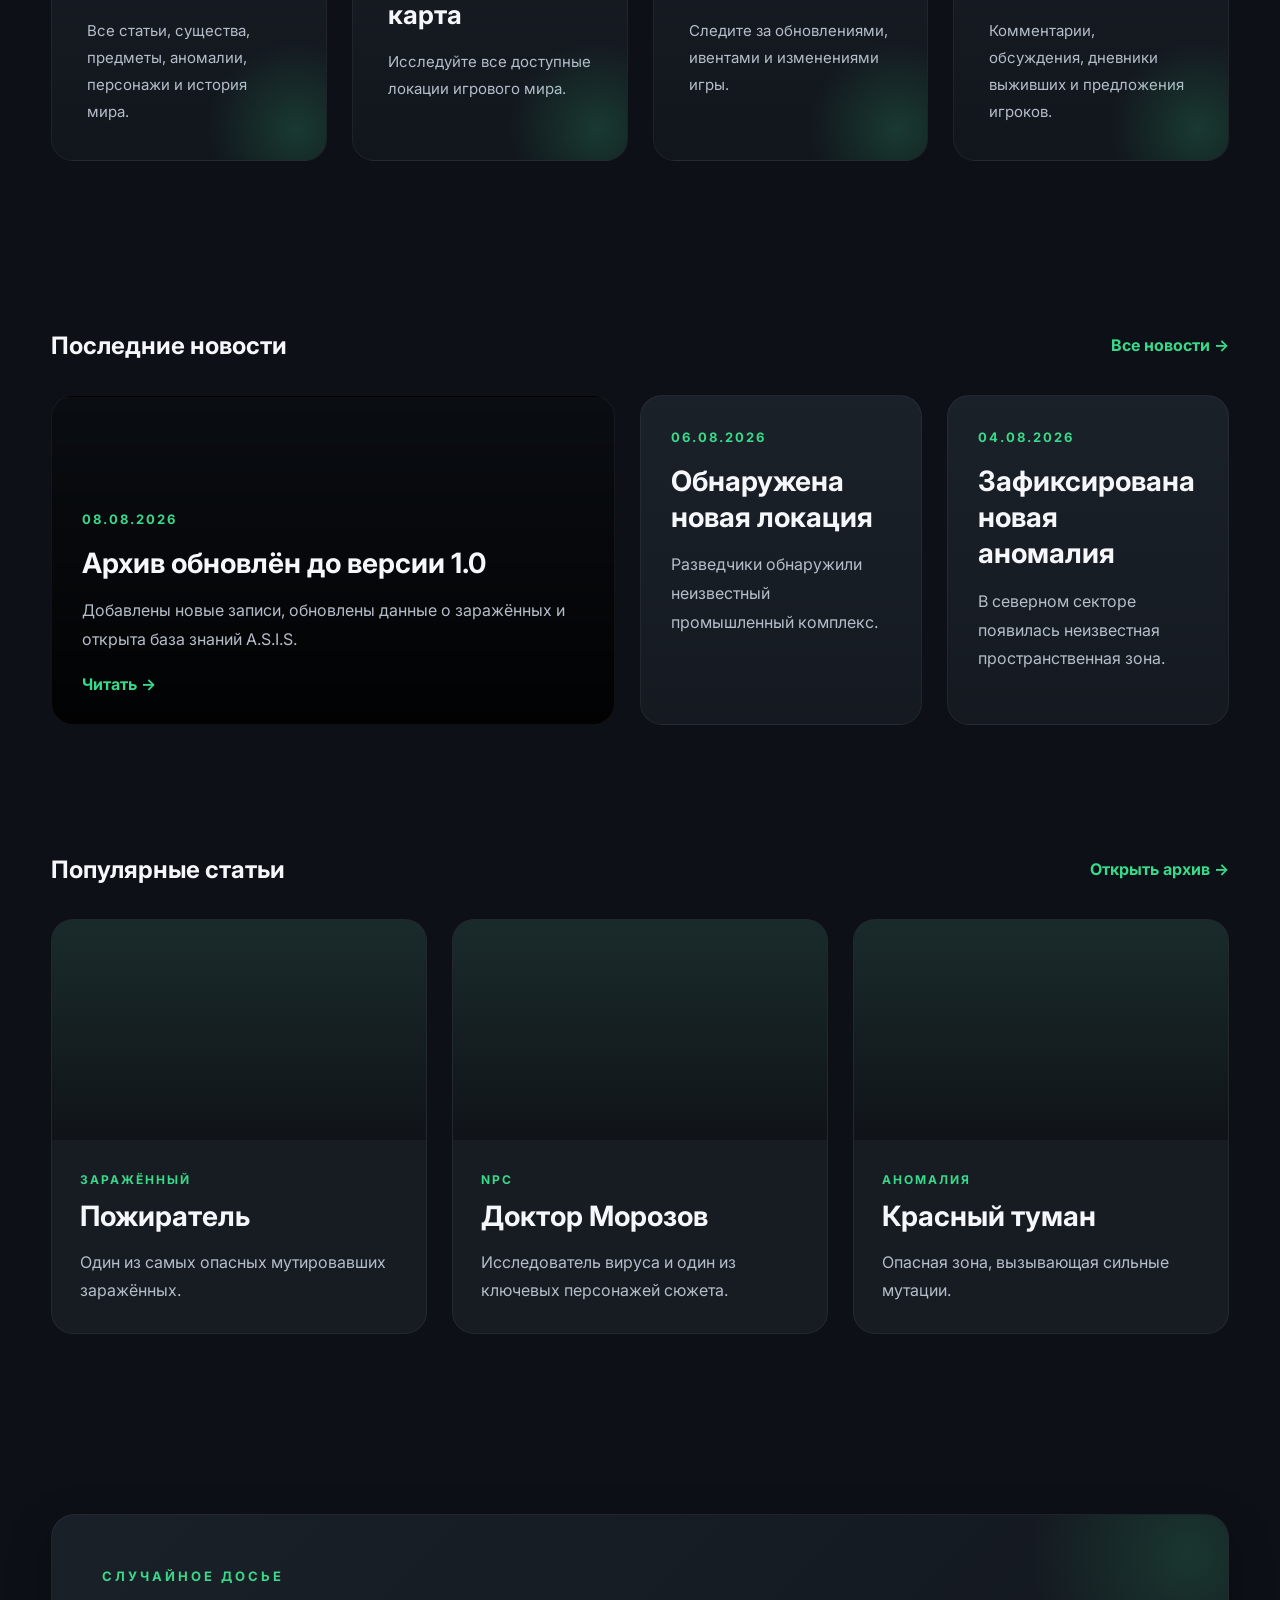
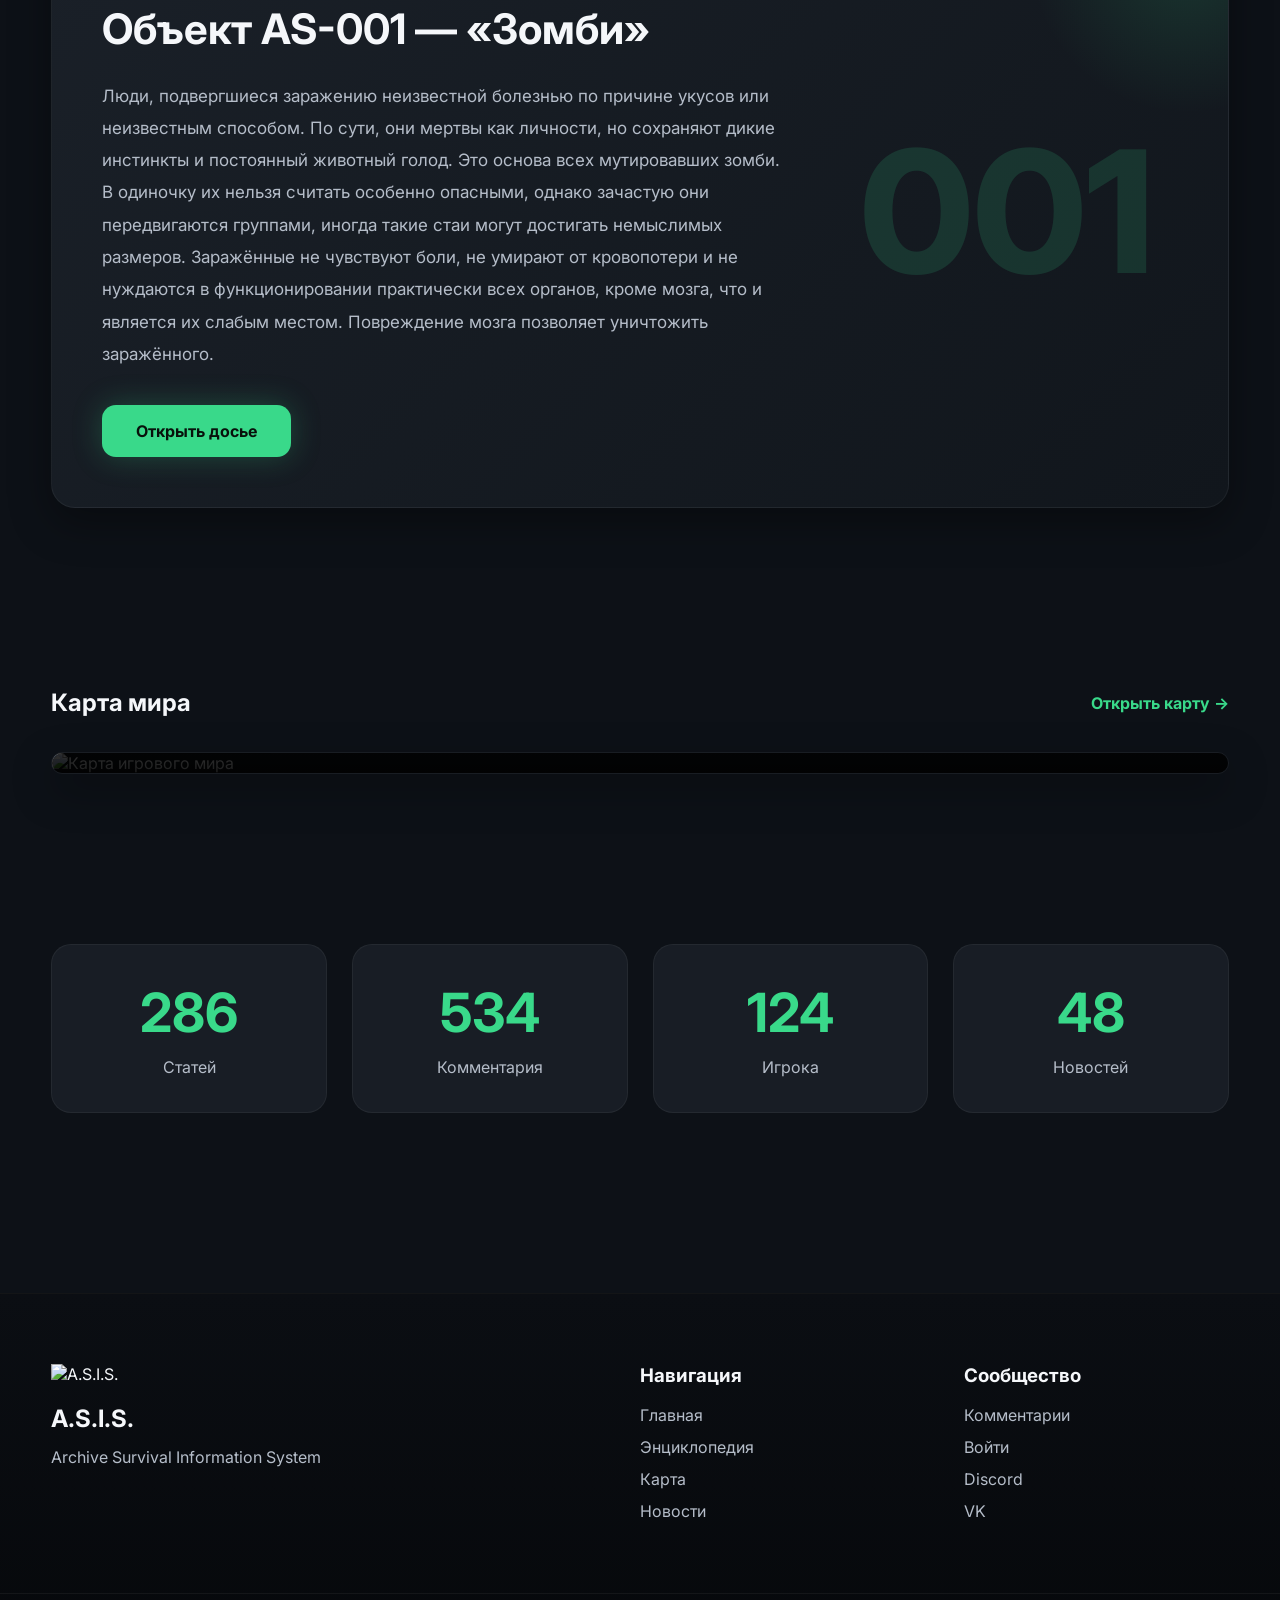
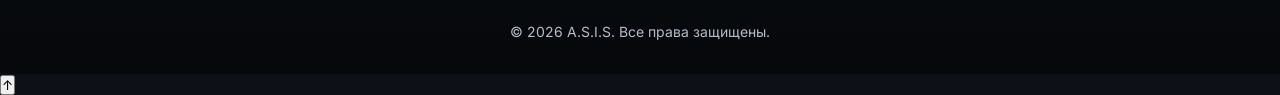
==== commit 522fdb28: "Update index.html" ====
--- a/index.html
+++ b/index.html
@@ -555,7 +555,7 @@
 
 </div>
 
-<div class="popular-grid">
+<div class="popular-grid" id="popularGrid">
 
 <article class="popular-card">
 
--- a/style.css
+++ b/style.css
@@ -1 +1,2990 @@
-body{margin:0;background:#0d1117;color:#fff;font-family:Arial}.topbar{display:flex;justify-content:space-between;padding:20px;background:#161b22}.hero{height:100vh;background:url('hero.webp') center/cover no-repeat;display:flex;align-items:center;justify-content:center}.hero:before{content:'';position:fixed;inset:0;background:rgba(0,0,0,.4);pointer-events:none}.hero-inner{position:relative}.btn{background:#39d98a;padding:12px 20px;color:#000;text-decoration:none}.logo{color:#39d98a}+/*
+======================================
+A.S.I.S.
+Archive Survival Information System
+style.css v1.0
+======================================
+*/
+
+:root{
+
+--background:#0D1117;
+--background-light:#161B22;
+
+--card:#1C2128;
+--card-hover:#232A34;
+
+--border:#2E3642;
+
+--accent:#39D98A;
+--accent-hover:#4BE79A;
+
+--danger:#E5484D;
+
+--text:#F5F7FA;
+--text-light:#B5BDC9;
+
+--shadow:
+0 15px 40px rgba(0,0,0,.35);
+
+--radius:18px;
+
+--transition:.35s;
+
+}
+
+*{
+
+margin:0;
+padding:0;
+box-sizing:border-box;
+
+}
+
+html{
+
+scroll-behavior:smooth;
+
+}
+
+body{
+
+background:var(--background);
+
+font-family:"Inter",sans-serif;
+
+color:var(--text);
+
+overflow-x:hidden;
+
+}
+
+/* ========================= */
+
+a{
+
+text-decoration:none;
+
+color:inherit;
+
+}
+
+img{
+
+display:block;
+
+max-width:100%;
+
+}
+
+button{
+
+font-family:inherit;
+
+cursor:pointer;
+
+}
+
+/* ========================= */
+
+.container{
+
+width:min(1280px,92%);
+
+margin:auto;
+
+}
+
+/* ========================= */
+
+#loader{
+
+position:fixed;
+
+inset:0;
+
+background:#05070A;
+
+display:flex;
+
+justify-content:center;
+
+align-items:center;
+
+z-index:999999;
+
+}
+
+.loader-content{
+
+text-align:center;
+
+}
+
+.loader-logo{
+
+width:110px;
+
+margin:auto;
+
+margin-bottom:25px;
+
+}
+
+.loader-content h1{
+
+font-size:42px;
+
+letter-spacing:8px;
+
+margin-bottom:10px;
+
+}
+
+.loader-content p{
+
+color:var(--text-light);
+
+margin-bottom:30px;
+
+}
+
+.loader-progress{
+
+width:320px;
+
+height:7px;
+
+background:#222;
+
+border-radius:20px;
+
+overflow:hidden;
+
+margin:auto;
+
+margin-bottom:20px;
+
+}
+
+.loader-bar{
+
+height:100%;
+
+width:0;
+
+background:var(--accent);
+
+animation:loading 2.4s infinite;
+
+}
+
+@keyframes loading{
+
+0%{
+
+width:0%;
+
+}
+
+100%{
+
+width:100%;
+
+}
+
+}
+
+/* ========================= */
+
+.header{
+
+position:fixed;
+
+top:0;
+
+left:0;
+
+right:0;
+
+height:82px;
+
+backdrop-filter:blur(14px);
+
+background:rgba(13,17,23,.72);
+
+border-bottom:1px solid rgba(255,255,255,.05);
+
+z-index:999;
+
+}
+
+.header .container{
+
+display:flex;
+
+align-items:center;
+
+justify-content:space-between;
+
+height:100%;
+
+}
+
+.logo{
+
+display:flex;
+
+align-items:center;
+
+gap:15px;
+
+}
+
+.logo img{
+
+width:54px;
+
+}
+
+.logo h2{
+
+font-size:22px;
+
+letter-spacing:2px;
+
+}
+
+.logo small{
+
+display:block;
+
+font-size:11px;
+
+color:var(--text-light);
+
+}
+
+.navigation{
+
+display:flex;
+
+gap:34px;
+
+}
+
+.navigation a{
+
+color:var(--text-light);
+
+font-weight:600;
+
+transition:var(--transition);
+
+position:relative;
+
+}
+
+.navigation a:hover{
+
+color:white;
+
+}
+
+.navigation a.active{
+
+color:var(--accent);
+
+}
+
+.navigation a::after{
+
+content:"";
+
+position:absolute;
+
+left:0;
+
+bottom:-8px;
+
+width:0;
+
+height:2px;
+
+background:var(--accent);
+
+transition:.3s;
+
+}
+
+.navigation a:hover::after{
+
+width:100%;
+
+}
+/* ========================================= */
+/* HERO */
+/* ========================================= */
+
+.hero{
+
+position:relative;
+
+min-height:100vh;
+
+display:flex;
+
+align-items:center;
+
+justify-content:center;
+
+background:
+
+linear-gradient(
+rgba(8,10,14,.55),
+rgba(8,10,14,.85)
+),
+
+url("hero.webp");
+
+background-size:cover;
+
+background-position:center;
+
+background-repeat:no-repeat;
+
+overflow:hidden;
+
+}
+
+.hero-overlay{
+
+position:absolute;
+
+inset:0;
+
+background:
+
+radial-gradient(circle at top,
+rgba(57,217,138,.12),
+transparent 60%);
+
+pointer-events:none;
+
+}
+
+.hero-content{
+
+position:relative;
+
+z-index:2;
+
+padding-top:120px;
+
+padding-bottom:100px;
+
+}
+
+.hero-tag{
+
+display:inline-block;
+
+padding:10px 18px;
+
+border:1px solid rgba(57,217,138,.5);
+
+border-radius:999px;
+
+font-size:13px;
+
+letter-spacing:2px;
+
+color:var(--accent);
+
+margin-bottom:28px;
+
+background:rgba(57,217,138,.08);
+
+backdrop-filter:blur(10px);
+
+}
+
+.hero h1{
+
+font-size:72px;
+
+font-weight:800;
+
+line-height:1;
+
+margin-bottom:24px;
+
+max-width:700px;
+
+}
+
+.hero p{
+
+font-size:20px;
+
+line-height:1.8;
+
+color:var(--text-light);
+
+max-width:720px;
+
+margin-bottom:45px;
+
+}
+
+/* ========================================= */
+/* КНОПКИ */
+/* ========================================= */
+
+.hero-buttons{
+
+display:flex;
+
+gap:20px;
+
+flex-wrap:wrap;
+
+margin-bottom:60px;
+
+}
+
+.button{
+
+display:inline-flex;
+
+align-items:center;
+
+justify-content:center;
+
+padding:16px 34px;
+
+border-radius:14px;
+
+font-weight:700;
+
+transition:all .35s;
+
+}
+
+.primary{
+
+background:var(--accent);
+
+color:#08110B;
+
+box-shadow:
+
+0 0 30px rgba(57,217,138,.25);
+
+}
+
+.primary:hover{
+
+transform:translateY(-4px);
+
+background:var(--accent-hover);
+
+box-shadow:
+
+0 12px 35px rgba(57,217,138,.35);
+
+}
+
+.secondary{
+
+border:1px solid rgba(255,255,255,.15);
+
+background:rgba(255,255,255,.05);
+
+backdrop-filter:blur(10px);
+
+color:white;
+
+}
+
+.secondary:hover{
+
+transform:translateY(-4px);
+
+background:rgba(255,255,255,.08);
+
+}
+
+/* ========================================= */
+/* СТАТИСТИКА */
+/* ========================================= */
+
+.hero-stats{
+
+display:grid;
+
+grid-template-columns:
+
+repeat(6,1fr);
+
+gap:18px;
+
+}
+
+.stat-card{
+
+background:
+
+rgba(22,27,34,.82);
+
+backdrop-filter:blur(18px);
+
+border:1px solid rgba(255,255,255,.05);
+
+border-radius:18px;
+
+padding:24px;
+
+transition:.35s;
+
+cursor:pointer;
+
+}
+
+.stat-card:hover{
+
+transform:
+
+translateY(-8px);
+
+border-color:
+
+rgba(57,217,138,.35);
+
+box-shadow:
+
+0 15px 40px rgba(0,0,0,.35);
+
+}
+
+.stat-card h2{
+
+font-size:36px;
+
+color:var(--accent);
+
+margin-bottom:8px;
+
+}
+
+.stat-card span{
+
+color:var(--text-light);
+
+font-size:15px;
+
+}
+
+/* ========================================= */
+/* ОБЩИЕ ЗАГОЛОВКИ */
+/* ========================================= */
+
+.section-title{
+
+font-size:42px;
+
+margin-bottom:45px;
+
+font-weight:800;
+
+}
+
+.section-header{
+
+display:flex;
+
+justify-content:space-between;
+
+align-items:center;
+
+margin-bottom:35px;
+
+}
+
+.section-link{
+
+color:var(--accent);
+
+font-weight:700;
+
+transition:.3s;
+
+}
+
+.section-link:hover{
+
+letter-spacing:1px;
+
+}
+/* ========================================= */
+/* ОПЕРАТИВНАЯ СВОДКА */
+/* ========================================= */
+
+.briefing{
+
+padding:90px 0 40px;
+
+}
+
+.briefing-card{
+
+display:flex;
+
+align-items:center;
+
+justify-content:space-between;
+
+gap:40px;
+
+padding:40px;
+
+background:linear-gradient(
+135deg,
+rgba(28,33,40,.95),
+rgba(22,27,34,.95)
+);
+
+border:1px solid rgba(255,255,255,.05);
+
+border-radius:22px;
+
+box-shadow:var(--shadow);
+
+}
+
+.briefing-icon{
+
+width:90px;
+
+height:90px;
+
+display:flex;
+
+align-items:center;
+
+justify-content:center;
+
+font-size:42px;
+
+border-radius:20px;
+
+background:rgba(229,72,77,.15);
+
+color:var(--danger);
+
+flex-shrink:0;
+
+}
+
+.briefing-content{
+
+flex:1;
+
+}
+
+.briefing-content span{
+
+display:block;
+
+font-size:13px;
+
+letter-spacing:3px;
+
+color:var(--accent);
+
+margin-bottom:12px;
+
+font-weight:700;
+
+}
+
+.briefing-content h2{
+
+font-size:34px;
+
+margin-bottom:15px;
+
+}
+
+.briefing-content p{
+
+color:var(--text-light);
+
+line-height:1.8;
+
+max-width:700px;
+
+}
+
+/* ========================================= */
+/* ОСНОВНЫЕ РАЗДЕЛЫ */
+/* ========================================= */
+
+.sections{
+
+padding:80px 0;
+
+}
+
+.section-grid{
+
+display:grid;
+
+grid-template-columns:repeat(4,1fr);
+
+gap:25px;
+
+}
+
+.section-card{
+
+position:relative;
+
+padding:35px;
+
+background:linear-gradient(
+180deg,
+rgba(28,33,40,.95),
+rgba(18,23,29,.95)
+);
+
+border:1px solid rgba(255,255,255,.05);
+
+border-radius:22px;
+
+overflow:hidden;
+
+transition:.35s;
+
+cursor:pointer;
+
+}
+
+.section-card::before{
+
+content:"";
+
+position:absolute;
+
+left:0;
+
+top:0;
+
+width:100%;
+
+height:4px;
+
+background:var(--accent);
+
+transform:scaleX(0);
+
+transition:.35s;
+
+}
+
+.section-card:hover::before{
+
+transform:scaleX(1);
+
+}
+
+.section-card:hover{
+
+transform:translateY(-10px);
+
+border-color:rgba(57,217,138,.3);
+
+box-shadow:
+
+0 20px 50px rgba(0,0,0,.4);
+
+}
+
+.section-icon{
+
+width:74px;
+
+height:74px;
+
+display:flex;
+
+align-items:center;
+
+justify-content:center;
+
+font-size:34px;
+
+border-radius:18px;
+
+background:rgba(57,217,138,.12);
+
+margin-bottom:28px;
+
+}
+
+.section-card h3{
+
+font-size:26px;
+
+margin-bottom:18px;
+
+}
+
+.section-card p{
+
+color:var(--text-light);
+
+line-height:1.8;
+
+font-size:15px;
+
+}
+
+/* Светящийся фон */
+
+.section-card::after{
+
+content:"";
+
+position:absolute;
+
+right:-60px;
+
+bottom:-60px;
+
+width:180px;
+
+height:180px;
+
+background:radial-gradient(
+
+rgba(57,217,138,.18),
+
+transparent 70%
+
+);
+
+transition:.35s;
+
+}
+
+.section-card:hover::after{
+
+transform:scale(1.3);
+
+}
+
+/* ========================================= */
+/* АНИМАЦИЯ КАРТОЧЕК */
+/* ========================================= */
+
+.section-card,
+
+.stat-card,
+
+.briefing-card{
+
+transition:
+
+transform .35s,
+
+box-shadow .35s,
+
+border-color .35s;
+
+}
+
+/* ========================================= */
+/* ПОСЛЕДНИЕ НОВОСТИ */
+/* ========================================= */
+
+.news{
+
+padding:90px 0;
+
+}
+
+.news-grid{
+
+display:grid;
+
+grid-template-columns:2fr 1fr 1fr;
+
+gap:25px;
+
+}
+
+.news-card{
+
+background:linear-gradient(
+180deg,
+#1B2129,
+#151A21
+);
+
+border:1px solid rgba(255,255,255,.05);
+
+border-radius:22px;
+
+padding:30px;
+
+transition:.35s;
+
+position:relative;
+
+overflow:hidden;
+
+}
+
+.news-card::before{
+
+content:"";
+
+position:absolute;
+
+left:0;
+
+top:0;
+
+width:100%;
+
+height:5px;
+
+background:var(--accent);
+
+transform:scaleX(0);
+
+transition:.35s;
+
+}
+
+.news-card:hover::before{
+
+transform:scaleX(1);
+
+}
+
+.news-card:hover{
+
+transform:translateY(-8px);
+
+border-color:rgba(57,217,138,.3);
+
+box-shadow:0 20px 45px rgba(0,0,0,.35);
+
+}
+
+.news-card.featured{
+
+min-height:330px;
+
+display:flex;
+
+flex-direction:column;
+
+justify-content:flex-end;
+
+background:
+
+linear-gradient(
+
+rgba(0,0,0,.2),
+
+rgba(0,0,0,.85)
+
+),
+
+url("news.webp");
+
+background-size:cover;
+
+background-position:center;
+
+}
+
+.news-date{
+
+display:inline-block;
+
+margin-bottom:18px;
+
+color:var(--accent);
+
+font-size:13px;
+
+letter-spacing:2px;
+
+font-weight:700;
+
+}
+
+.news-card h3{
+
+font-size:28px;
+
+margin-bottom:15px;
+
+line-height:1.3;
+
+}
+
+.news-card p{
+
+color:var(--text-light);
+
+line-height:1.8;
+
+margin-bottom:20px;
+
+}
+
+.news-card a{
+
+color:var(--accent);
+
+font-weight:700;
+
+}
+
+/* ========================================= */
+/* ПОПУЛЯРНЫЕ СТАТЬИ */
+/* ========================================= */
+
+.popular{
+
+padding:40px 0 90px;
+
+}
+
+.popular-grid{
+
+display:grid;
+
+grid-template-columns:repeat(3,1fr);
+
+gap:25px;
+
+}
+
+.popular-card{
+
+background:#171C23;
+
+border-radius:22px;
+
+overflow:hidden;
+
+border:1px solid rgba(255,255,255,.05);
+
+transition:.35s;
+
+}
+
+.popular-card:hover{
+
+transform:translateY(-10px);
+
+border-color:rgba(57,217,138,.3);
+
+box-shadow:0 20px 45px rgba(0,0,0,.35);
+
+}
+
+.popular-image{
+
+height:220px;
+
+background:
+
+linear-gradient(
+
+rgba(57,217,138,.08),
+
+rgba(0,0,0,.3)
+
+),
+
+url("placeholder.webp");
+
+background-size:cover;
+
+background-position:center;
+
+}
+
+.popular-content{
+
+padding:28px;
+
+}
+
+.popular-content span{
+
+display:inline-block;
+
+margin-bottom:12px;
+
+font-size:12px;
+
+letter-spacing:2px;
+
+font-weight:700;
+
+color:var(--accent);
+
+}
+
+.popular-content h3{
+
+font-size:28px;
+
+margin-bottom:15px;
+
+}
+
+.popular-content p{
+
+line-height:1.8;
+
+color:var(--text-light);
+
+}
+/* ========================================= */
+/* СЛУЧАЙНОЕ ДОСЬЕ */
+/* ========================================= */
+
+.random-file{
+
+padding:90px 0;
+
+}
+
+.random-card{
+
+display:grid;
+
+grid-template-columns:2fr 1fr;
+
+gap:50px;
+
+align-items:center;
+
+padding:50px;
+
+background:linear-gradient(
+135deg,
+#1A2028,
+#11161C
+);
+
+border-radius:24px;
+
+border:1px solid rgba(255,255,255,.05);
+
+box-shadow:var(--shadow);
+
+overflow:hidden;
+
+position:relative;
+
+}
+
+.random-card::before{
+
+content:"";
+
+position:absolute;
+
+right:-120px;
+
+top:-120px;
+
+width:320px;
+
+height:320px;
+
+border-radius:50%;
+
+background:radial-gradient(
+
+rgba(57,217,138,.15),
+
+transparent 70%
+
+);
+
+}
+
+.random-left{
+
+position:relative;
+
+z-index:2;
+
+}
+
+.random-left span{
+
+display:inline-block;
+
+color:var(--accent);
+
+font-size:13px;
+
+letter-spacing:3px;
+
+margin-bottom:20px;
+
+font-weight:700;
+
+}
+
+.random-left h2{
+
+font-size:42px;
+
+margin-bottom:25px;
+
+line-height:1.2;
+
+}
+
+.random-left p{
+
+font-size:17px;
+
+line-height:1.9;
+
+color:var(--text-light);
+
+margin-bottom:35px;
+
+max-width:700px;
+
+}
+
+.random-right{
+
+display:flex;
+
+align-items:center;
+
+justify-content:center;
+
+}
+
+.archive-number{
+
+font-size:170px;
+
+font-weight:800;
+
+color:rgba(57,217,138,.15);
+
+user-select:none;
+
+}
+
+/* ========================================= */
+/* КАРТА */
+/* ========================================= */
+
+.world-map{
+
+padding:90px 0;
+
+}
+
+.map-preview{
+
+position:relative;
+
+overflow:hidden;
+
+border-radius:24px;
+
+border:1px solid rgba(255,255,255,.05);
+
+box-shadow:var(--shadow);
+
+}
+
+.map-preview img{
+
+width:100%;
+
+display:block;
+
+transition:1s;
+
+}
+
+.map-preview:hover img{
+
+transform:scale(1.05);
+
+}
+
+.map-overlay{
+
+position:absolute;
+
+left:0;
+
+right:0;
+
+bottom:0;
+
+padding:50px;
+
+background:
+
+linear-gradient(
+
+transparent,
+
+rgba(0,0,0,.88)
+
+);
+
+}
+
+.map-overlay h3{
+
+font-size:36px;
+
+margin-bottom:15px;
+
+}
+
+.map-overlay p{
+
+max-width:650px;
+
+line-height:1.8;
+
+color:var(--text-light);
+
+margin-bottom:25px;
+
+}
+
+/* ========================================= */
+/* СТАТИСТИКА САЙТА */
+/* ========================================= */
+
+.site-stats{
+
+padding:80px 0;
+
+}
+
+.stats-grid{
+
+display:grid;
+
+grid-template-columns:repeat(4,1fr);
+
+gap:25px;
+
+}
+
+.site-card{
+
+background:#181D25;
+
+padding:35px;
+
+text-align:center;
+
+border-radius:20px;
+
+border:1px solid rgba(255,255,255,.05);
+
+transition:.35s;
+
+}
+
+.site-card:hover{
+
+transform:translateY(-8px);
+
+border-color:rgba(57,217,138,.35);
+
+}
+
+.site-card h2{
+
+font-size:54px;
+
+color:var(--accent);
+
+margin-bottom:12px;
+
+}
+
+.site-card span{
+
+color:var(--text-light);
+
+}
+
+/* ========================================= */
+/* FOOTER */
+/* ========================================= */
+
+.footer{
+
+margin-top:100px;
+
+background:#090C10;
+
+border-top:1px solid rgba(255,255,255,.05);
+
+padding:70px 0 30px;
+
+}
+
+.footer-grid{
+
+display:grid;
+
+grid-template-columns:2fr 1fr 1fr;
+
+gap:60px;
+
+}
+
+.footer-logo{
+
+width:70px;
+
+margin-bottom:20px;
+
+}
+
+.footer h2{
+
+margin-bottom:10px;
+
+}
+
+.footer p{
+
+color:var(--text-light);
+
+line-height:1.8;
+
+}
+
+.footer h3{
+
+margin-bottom:18px;
+
+}
+
+.footer ul{
+
+list-style:none;
+
+}
+
+.footer li{
+
+margin-bottom:12px;
+
+}
+
+.footer a{
+
+color:var(--text-light);
+
+transition:.3s;
+
+}
+
+.footer a:hover{
+
+color:var(--accent);
+
+padding-left:5px;
+
+}
+
+.copyright{
+
+margin-top:60px;
+
+padding-top:25px;
+
+border-top:1px solid rgba(255,255,255,.05);
+
+text-align:center;
+
+color:var(--text-light);
+
+font-size:14px;
+
+}
+
+/* ========================================= */
+/* МОБИЛЬНАЯ ВЕРСИЯ */
+/* ========================================= */
+
+@media(max-width:1100px){
+
+.hero-stats,
+.section-grid,
+.popular-grid,
+.stats-grid{
+
+grid-template-columns:repeat(2,1fr);
+
+}
+
+.news-grid{
+
+grid-template-columns:1fr;
+
+}
+
+.random-card,
+.footer-grid{
+
+grid-template-columns:1fr;
+
+}
+
+}
+
+@media(max-width:768px){
+
+.navigation{
+
+display:none;
+
+}
+
+.search-box{
+
+display:none;
+
+}
+
+.hero h1{
+
+font-size:46px;
+
+}
+
+.hero p{
+
+font-size:17px;
+
+}
+
+.hero-buttons{
+
+flex-direction:column;
+
+}
+
+.hero-stats,
+.section-grid,
+.popular-grid,
+.stats-grid{
+
+grid-template-columns:1fr;
+
+}
+
+.briefing-card{
+
+flex-direction:column;
+
+align-items:flex-start;
+
+}
+
+.archive-number{
+
+font-size:90px;
+
+}
+
+.map-overlay{
+
+padding:30px;
+
+}
+
+.section-title{
+
+font-size:32px;
+
+}
+
+}
+/* ========================================= */
+/* ЭФФЕКТ СТЕКЛА */
+/* ========================================= */
+
+.glass{
+
+background:rgba(255,255,255,.04);
+
+backdrop-filter:blur(18px);
+
+-webkit-backdrop-filter:blur(18px);
+
+border:1px solid rgba(255,255,255,.08);
+
+}
+
+/* ========================================= */
+/* КРАСИВЫЙ СКРОЛЛ */
+/* ========================================= */
+
+::-webkit-scrollbar{
+
+width:12px;
+
+}
+
+::-webkit-scrollbar-track{
+
+background:#0D1117;
+
+}
+
+::-webkit-scrollbar-thumb{
+
+background:#2A313C;
+
+border-radius:20px;
+
+}
+
+::-webkit-scrollbar-thumb:hover{
+
+background:var(--accent);
+
+}
+
+/* Firefox */
+
+html{
+
+scrollbar-color:#39D98A #0D1117;
+
+scrollbar-width:thin;
+
+}
+
+/* ========================================= */
+/* ВЫДЕЛЕНИЕ ТЕКСТА */
+/* ========================================= */
+
+::selection{
+
+background:rgba(57,217,138,.35);
+
+color:white;
+
+}
+
+/* ========================================= */
+/* ПЛАВНОЕ ПОЯВЛЕНИЕ */
+/* ========================================= */
+
+.fade{
+
+opacity:0;
+
+transform:translateY(40px);
+
+transition:.8s;
+
+}
+
+.fade.show{
+
+opacity:1;
+
+transform:translateY(0);
+
+}
+
+/* ========================================= */
+/* СВЕЧЕНИЕ ЛОГО */
+/* ========================================= */
+
+.logo img{
+
+transition:.4s;
+
+}
+
+.logo:hover img{
+
+transform:rotate(-8deg) scale(1.08);
+
+filter:
+
+drop-shadow(0 0 12px rgba(57,217,138,.55))
+
+drop-shadow(0 0 25px rgba(57,217,138,.25));
+
+}
+
+/* ========================================= */
+/* ПОЛЕ ПОИСКА */
+/* ========================================= */
+
+.search-box{
+
+position:relative;
+
+}
+
+.search-box input{
+
+width:260px;
+
+height:48px;
+
+padding:0 18px;
+
+border-radius:14px;
+
+background:#161B22;
+
+border:1px solid rgba(255,255,255,.08);
+
+color:white;
+
+outline:none;
+
+transition:.3s;
+
+}
+
+.search-box input:focus{
+
+border-color:var(--accent);
+
+box-shadow:
+
+0 0 0 4px rgba(57,217,138,.15);
+
+}
+
+.search-box input::placeholder{
+
+color:#7C8794;
+
+}
+
+/* ========================================= */
+/* МОБИЛЬНАЯ КНОПКА */
+/* ========================================= */
+
+.mobile-menu{
+
+display:none;
+
+background:none;
+
+border:none;
+
+font-size:34px;
+
+color:white;
+
+cursor:pointer;
+
+}
+
+@media(max-width:768px){
+
+.mobile-menu{
+
+display:block;
+
+}
+
+.header-right{
+
+display:none;
+
+}
+
+}
+
+/* ========================================= */
+/* КРАСИВЫЕ АНИМАЦИИ */
+/* ========================================= */
+
+@keyframes float{
+
+0%{
+
+transform:translateY(0);
+
+}
+
+50%{
+
+transform:translateY(-8px);
+
+}
+
+100%{
+
+transform:translateY(0);
+
+}
+
+}
+
+.loader-logo{
+
+animation:float 3s ease-in-out infinite;
+
+}
+
+/* ========================================= */
+/* HERO */
+/* ========================================= */
+
+.hero::after{
+
+content:"";
+
+position:absolute;
+
+left:0;
+
+right:0;
+
+bottom:0;
+
+height:220px;
+
+background:
+
+linear-gradient(
+
+transparent,
+
+#0D1117
+
+);
+
+}
+
+/* ========================================= */
+/* КАРТОЧКИ */
+/* ========================================= */
+
+.section-card,
+
+.news-card,
+
+.popular-card,
+
+.site-card,
+
+.stat-card{
+
+position:relative;
+
+overflow:hidden;
+
+}
+
+.section-card::before,
+
+.news-card::before,
+
+.popular-card::before,
+
+.site-card::before,
+
+.stat-card::before{
+
+transition:.4s;
+
+}
+
+/* ========================================= */
+/* ПОДСВЕТКА КАРТОЧЕК */
+/* ========================================= */
+
+.section-card:hover,
+
+.news-card:hover,
+
+.popular-card:hover,
+
+.site-card:hover,
+
+.stat-card:hover{
+
+box-shadow:
+
+0 20px 60px rgba(0,0,0,.45),
+
+0 0 20px rgba(57,217,138,.12);
+
+}
+
+/* ========================================= */
+/* ПЛАВНОЕ УВЕЛИЧЕНИЕ ФОНА */
+/* ========================================= */
+
+.hero{
+
+animation:heroZoom 18s ease-in-out infinite alternate;
+
+}
+
+@keyframes heroZoom{
+
+0%{
+
+background-size:100%;
+
+}
+
+100%{
+
+background-size:108%;
+
+}
+
+}
+
+/* ========================================= */
+/* КНОПКИ */
+/* ========================================= */
+
+.button{
+
+position:relative;
+
+overflow:hidden;
+
+}
+
+.button::before{
+
+content:"";
+
+position:absolute;
+
+left:-100%;
+
+top:0;
+
+width:100%;
+
+height:100%;
+
+background:
+
+linear-gradient(
+
+90deg,
+
+transparent,
+
+rgba(255,255,255,.25),
+
+transparent
+
+);
+
+transition:.7s;
+
+}
+
+.button:hover::before{
+
+left:100%;
+
+}
+
+/* ========================================= */
+/* FOOTER */
+/* ========================================= */
+
+.footer{
+
+background:
+
+linear-gradient(
+
+180deg,
+
+#0B0E13,
+
+#06080B
+
+);
+
+}
+
+/* ========================================= */
+/* ГОТОВО */
+/* ========================================= */
+
+/* ========================================= */
+/* A.S.I.S. ENCYCLOPEDIA SYSTEM */
+/* ========================================= */
+
+
+.encyclopedia-hero{
+
+min-height:520px;
+
+display:flex;
+
+align-items:center;
+
+padding-top:120px;
+
+background:
+
+linear-gradient(
+rgba(8,10,14,.65),
+rgba(13,17,23,1)
+),
+
+url("hero.webp");
+
+background-size:cover;
+
+background-position:center;
+
+}
+
+
+
+.encyclopedia-hero h1{
+
+font-size:64px;
+
+margin:25px 0;
+
+font-weight:800;
+
+}
+
+
+
+.encyclopedia-hero p{
+
+max-width:700px;
+
+font-size:20px;
+
+line-height:1.8;
+
+color:var(--text-light);
+
+}
+
+
+
+/* ========================================= */
+/* ПАНЕЛЬ ПОИСКА */
+/* ========================================= */
+
+
+.archive-control{
+
+padding:50px 0;
+
+}
+
+
+
+.archive-panel{
+
+padding:35px;
+
+border-radius:24px;
+
+}
+
+
+
+.archive-panel h2{
+
+font-size:30px;
+
+margin-bottom:25px;
+
+}
+
+
+
+.archive-search input{
+
+width:100%;
+
+height:55px;
+
+padding:0 22px;
+
+border-radius:15px;
+
+background:#10151B;
+
+border:1px solid rgba(255,255,255,.08);
+
+color:white;
+
+font-size:16px;
+
+outline:none;
+
+transition:.3s;
+
+}
+
+
+
+.archive-search input:focus{
+
+border-color:var(--accent);
+
+box-shadow:
+
+0 0 0 4px rgba(57,217,138,.15);
+
+}
+
+
+
+
+
+.archive-filters{
+
+display:flex;
+
+gap:15px;
+
+flex-wrap:wrap;
+
+margin-top:25px;
+
+}
+
+
+
+.filter{
+
+padding:12px 22px;
+
+border-radius:30px;
+
+background:#161B22;
+
+border:1px solid rgba(255,255,255,.08);
+
+color:var(--text-light);
+
+transition:.3s;
+
+}
+
+
+
+.filter:hover,
+
+.filter.active{
+
+background:var(--accent);
+
+color:#08110B;
+
+border-color:var(--accent);
+
+}
+
+
+
+
+
+/* ========================================= */
+/* АРХИВ */
+/* ========================================= */
+
+
+.database{
+
+padding:70px 0;
+
+}
+
+
+
+.archive-grid{
+
+display:grid;
+
+grid-template-columns:
+
+repeat(3,1fr);
+
+gap:25px;
+
+}
+
+
+
+
+
+.archive-card{
+
+background:
+
+linear-gradient(
+180deg,
+#1C2128,
+#11161C
+);
+
+border-radius:22px;
+
+padding:30px;
+
+border:1px solid rgba(255,255,255,.05);
+
+position:relative;
+
+overflow:hidden;
+
+transition:.35s;
+
+}
+
+
+
+.archive-card:hover{
+
+transform:translateY(-10px);
+
+border-color:
+
+rgba(57,217,138,.35);
+
+box-shadow:
+
+0 20px 50px rgba(0,0,0,.45);
+
+}
+
+
+
+
+
+.archive-card::before{
+
+content:"";
+
+position:absolute;
+
+top:0;
+
+left:0;
+
+width:100%;
+
+height:4px;
+
+background:var(--accent);
+
+}
+
+
+
+
+
+.archive-id{
+
+font-size:13px;
+
+letter-spacing:3px;
+
+color:var(--accent);
+
+font-weight:700;
+
+margin-bottom:15px;
+
+}
+
+
+
+.archive-card h3{
+
+font-size:28px;
+
+margin-bottom:15px;
+
+}
+
+
+
+.archive-card p{
+
+color:var(--text-light);
+
+line-height:1.7;
+
+margin-bottom:20px;
+
+}
+
+
+
+
+
+.archive-type{
+
+display:inline-block;
+
+padding:7px 15px;
+
+border-radius:20px;
+
+background:
+
+rgba(57,217,138,.12);
+
+color:var(--accent);
+
+font-size:13px;
+
+margin-bottom:15px;
+
+}
+
+
+
+
+
+/* ========================================= */
+/* УРОВНИ УГРОЗЫ */
+/* ========================================= */
+
+
+.threat{
+
+font-weight:800;
+
+letter-spacing:2px;
+
+}
+
+
+
+.threat-low{
+
+color:#39D98A;
+
+}
+
+
+
+.threat-medium{
+
+color:#F5C542;
+
+}
+
+
+
+.threat-high{
+
+color:#FF8A3D;
+
+}
+
+
+
+.threat-critical{
+
+color:#E5484D;
+
+}
+
+
+
+
+
+/* ========================================= */
+/* СТАТУС */
+/* ========================================= */
+
+
+.status{
+
+display:flex;
+
+align-items:center;
+
+gap:10px;
+
+font-size:14px;
+
+color:var(--text-light);
+
+}
+
+
+
+.status::before{
+
+content:"";
+
+width:9px;
+
+height:9px;
+
+border-radius:50%;
+
+background:var(--accent);
+
+box-shadow:
+
+0 0 12px var(--accent);
+
+}
+
+
+
+
+
+/* ========================================= */
+/* АДАПТАЦИЯ */
+/* ========================================= */
+
+
+@media(max-width:1100px){
+
+
+.archive-grid{
+
+grid-template-columns:repeat(2,1fr);
+
+}
+
+
+}
+
+
+
+@media(max-width:768px){
+
+
+.encyclopedia-hero h1{
+
+font-size:42px;
+
+}
+
+
+.archive-grid{
+
+grid-template-columns:1fr;
+
+}
+
+
+.archive-panel{
+
+padding:25px;
+
+}
+
+
+.filter{
+
+width:100%;
+
+text-align:center;
+
+}
+
+
+}
+
+/* ========================================= */
+/* A.S.I.S FILE PAGE */
+/* ========================================= */
+
+
+.file-page{
+
+padding:140px 0 80px;
+
+background:
+
+radial-gradient(
+circle at top,
+rgba(57,217,138,.08),
+transparent 45%
+);
+
+}
+
+
+
+.file-card{
+
+display:grid;
+
+grid-template-columns:380px 1fr;
+
+gap:45px;
+
+background:
+
+linear-gradient(
+135deg,
+#1C2128,
+#11161C
+);
+
+border:1px solid rgba(255,255,255,.06);
+
+border-radius:26px;
+
+padding:40px;
+
+box-shadow:
+
+0 20px 60px rgba(0,0,0,.45);
+
+margin-bottom:50px;
+
+}
+
+
+
+
+/* КАРТИНКА */
+
+
+.file-image{
+
+height:420px;
+
+border-radius:22px;
+
+overflow:hidden;
+
+background:#090C10;
+
+border:1px solid rgba(255,255,255,.08);
+
+}
+
+
+
+.file-image img{
+
+width:100%;
+
+height:100%;
+
+object-fit:cover;
+
+}
+
+
+
+
+/* ЗАГОЛОВОК */
+
+
+.file-header{
+
+display:flex;
+
+flex-direction:column;
+
+justify-content:center;
+
+}
+
+
+
+.archive-id{
+
+display:inline-block;
+
+color:var(--accent);
+
+font-size:14px;
+
+letter-spacing:3px;
+
+font-weight:700;
+
+margin-bottom:20px;
+
+}
+
+
+
+.file-header h1{
+
+font-size:52px;
+
+margin-bottom:25px;
+
+}
+
+
+
+
+.file-tags{
+
+display:flex;
+
+gap:15px;
+
+flex-wrap:wrap;
+
+margin-bottom:30px;
+
+}
+
+
+
+.file-tags span{
+
+padding:10px 18px;
+
+border-radius:30px;
+
+background:
+
+rgba(57,217,138,.1);
+
+border:1px solid rgba(57,217,138,.25);
+
+color:var(--accent);
+
+font-weight:700;
+
+}
+
+
+
+
+
+/* УРОВЕНЬ УГРОЗЫ */
+
+
+.file-danger{
+
+padding:20px;
+
+background:
+
+rgba(229,72,77,.12);
+
+border-left:4px solid var(--danger);
+
+border-radius:12px;
+
+margin-bottom:20px;
+
+font-weight:700;
+
+}
+
+
+
+.file-danger strong{
+
+color:var(--danger);
+
+margin-left:10px;
+
+}
+
+
+
+
+
+/* СТАТУС */
+
+
+.file-status{
+
+padding:18px;
+
+background:
+
+rgba(255,255,255,.04);
+
+border-radius:12px;
+
+color:var(--text-light);
+
+}
+
+
+
+.file-status span{
+
+color:var(--accent);
+
+font-weight:700;
+
+}
+
+
+
+
+
+/* БЛОКИ СТАТЬИ */
+
+
+.file-section{
+
+background:
+
+linear-gradient(
+180deg,
+#181D25,
+#11161C
+);
+
+border-radius:22px;
+
+padding:35px;
+
+margin-bottom:25px;
+
+border:1px solid rgba(255,255,255,.05);
+
+}
+
+
+
+.file-section h2{
+
+font-size:30px;
+
+margin-bottom:20px;
+
+color:var(--accent);
+
+}
+
+
+
+.file-section p{
+
+font-size:17px;
+
+line-height:1.9;
+
+color:var(--text-light);
+
+}
+
+
+
+
+
+/* ОПАСНЫЙ БЛОК */
+
+
+.danger-box{
+
+border-left:
+
+5px solid var(--danger);
+
+}
+
+
+
+
+
+/* СВЯЗАННЫЕ ЗАПИСИ */
+
+
+.related-grid{
+
+display:grid;
+
+grid-template-columns:
+
+repeat(3,1fr);
+
+gap:20px;
+
+}
+
+
+
+.related-card{
+
+padding:25px;
+
+background:#1C2128;
+
+border-radius:18px;
+
+border:1px solid rgba(255,255,255,.05);
+
+transition:.35s;
+
+}
+
+
+
+.related-card:hover{
+
+transform:translateY(-8px);
+
+border-color:var(--accent);
+
+}
+
+
+
+.related-card span{
+
+color:var(--accent);
+
+font-size:13px;
+
+letter-spacing:2px;
+
+}
+
+
+
+.related-card h3{
+
+margin:15px 0;
+
+font-size:24px;
+
+}
+
+
+
+.related-card p{
+
+font-size:14px;
+
+}
+
+
+
+
+
+/* УРОВНИ УГРОЗЫ */
+
+
+.threat{
+
+font-weight:800;
+
+letter-spacing:2px;
+
+}
+
+
+
+.threat-critical{
+
+color:#ff4d4d;
+
+}
+
+
+
+.threat-high{
+
+color:#ff9f43;
+
+}
+
+
+
+.threat-medium{
+
+color:#ffd43b;
+
+}
+
+
+
+.threat-low{
+
+color:#39D98A;
+
+}
+
+
+
+
+
+/* МОБИЛЬНАЯ ВЕРСИЯ */
+
+
+@media(max-width:900px){
+
+
+.file-card{
+
+grid-template-columns:1fr;
+
+}
+
+
+.file-image{
+
+height:300px;
+
+}
+
+
+.file-header h1{
+
+font-size:38px;
+
+}
+
+
+.related-grid{
+
+grid-template-columns:1fr;
+
+}
+
+
+}
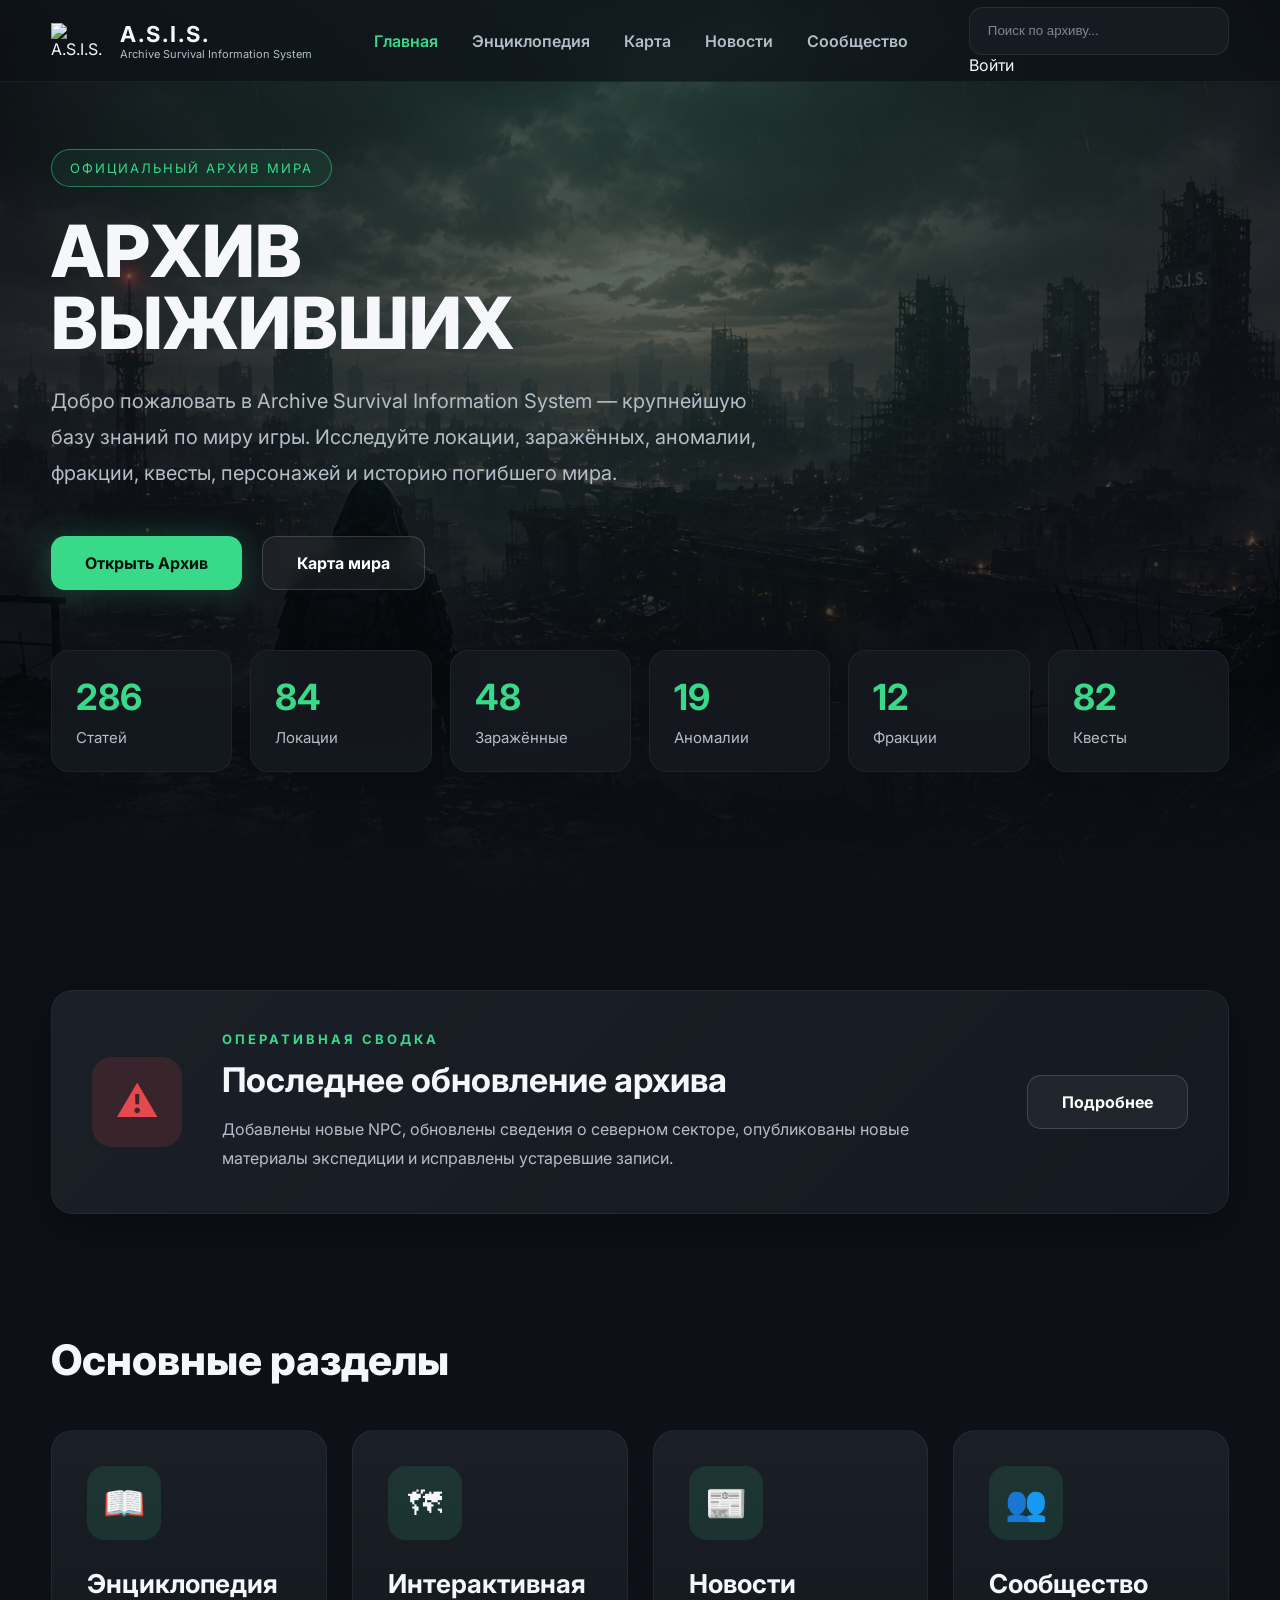
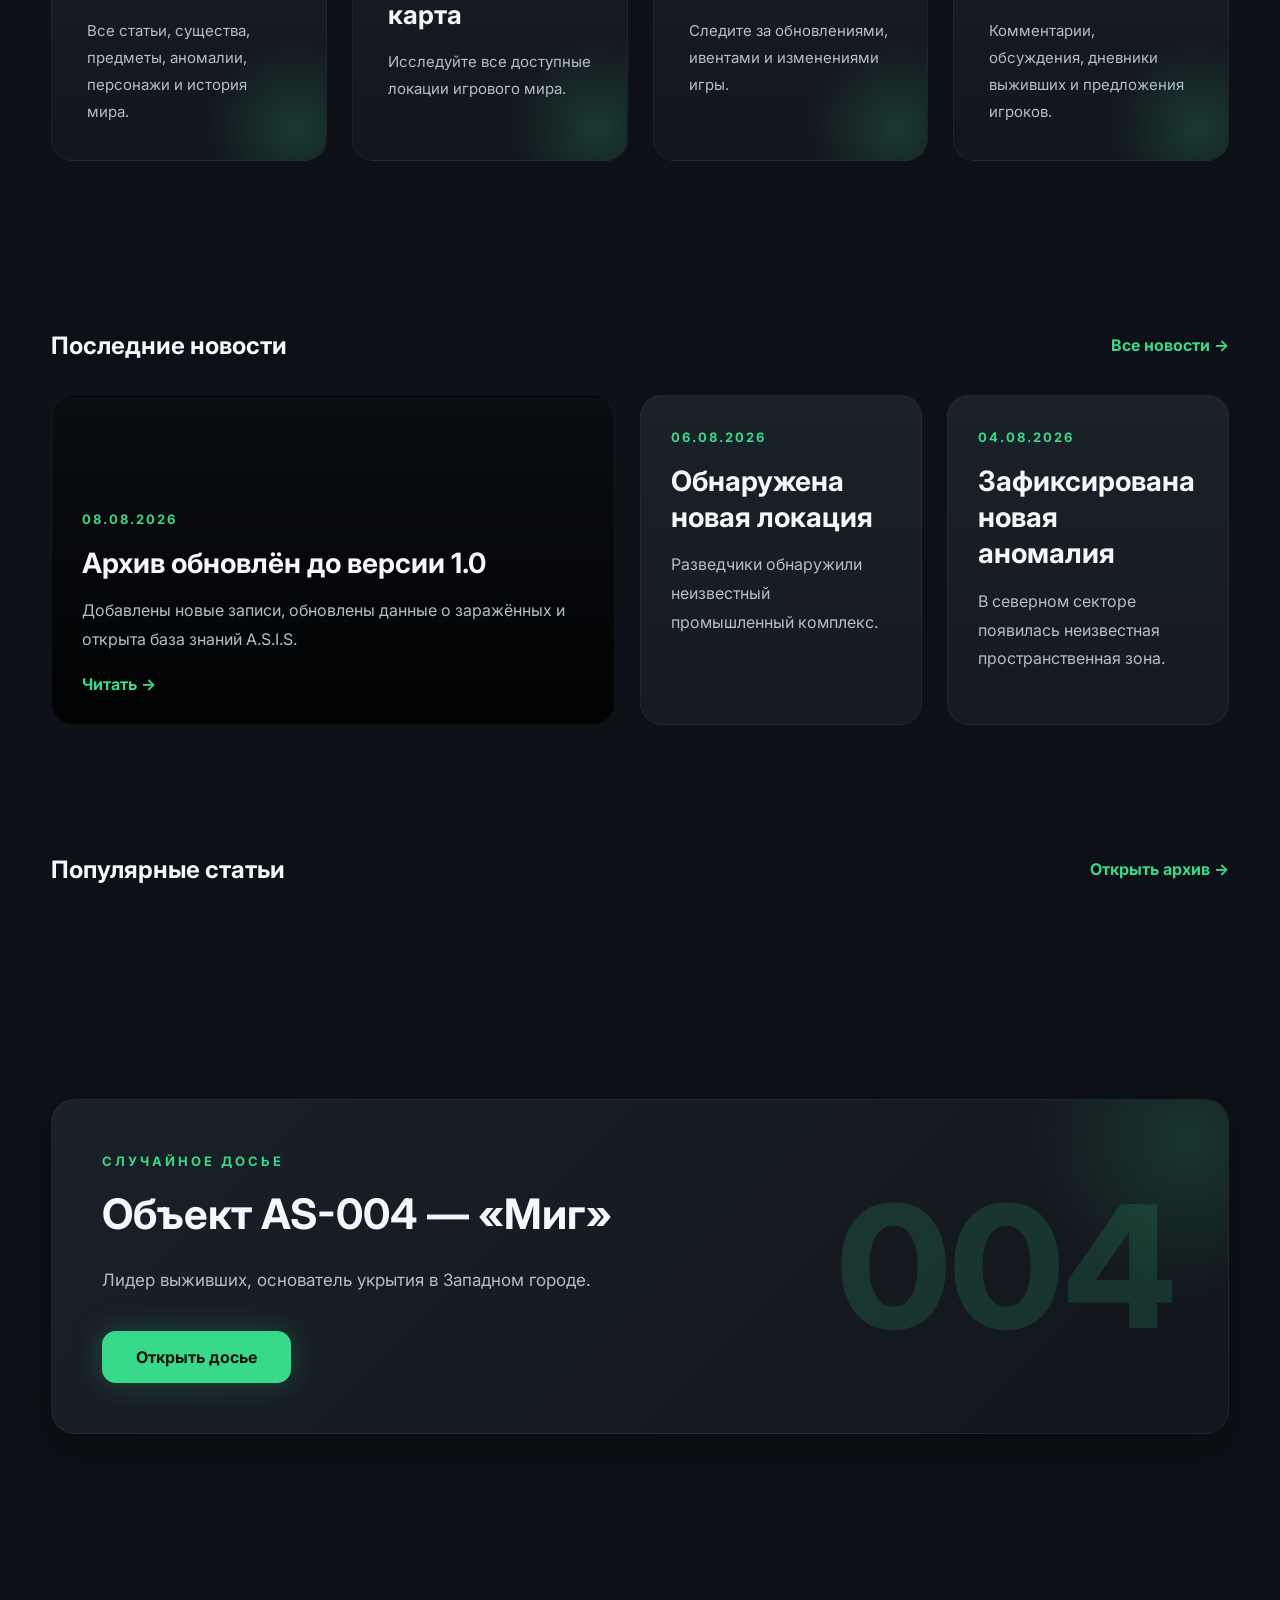
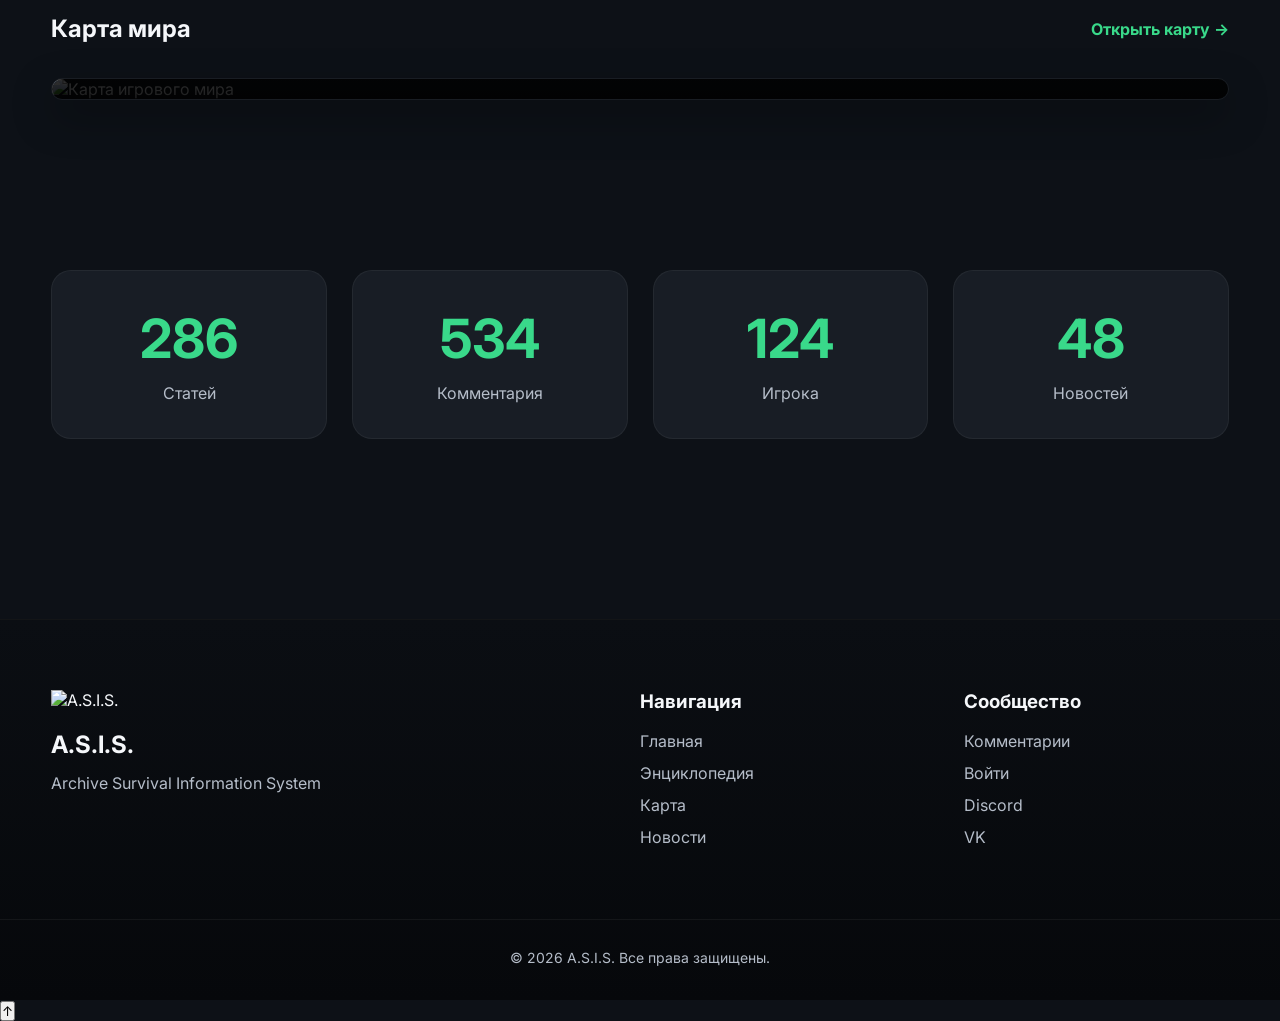
==== commit eedba29b: "Update index.html" ====
--- a/index.html
+++ b/index.html
@@ -556,123 +556,33 @@
 </div>
 
 <div class="popular-grid" id="popularGrid">
-
-<article class="popular-card">
-
-<div class="popular-image"></div>
-
-<div class="popular-content">
+</div>
+
+</div>
+
+</section>
+
+<!-- ========================= -->
+<!-- СЛУЧАЙНОЕ ДОСЬЕ -->
+<!-- ========================= -->
+
+<section class="random-file">
+
+<div class="container">
+
+<div class="random-card">
+
+<div class="random-left">
 
 <span>
 
-ЗАРАЖЁННЫЙ
+СЛУЧАЙНОЕ ДОСЬЕ
 
 </span>
 
-<h3>
-
-Пожиратель
-
-</h3>
-
-<p>
-
-Один из самых опасных
-мутировавших заражённых.
-
-</p>
-
-</div>
-
-</article>
-
-<article class="popular-card">
-
-<div class="popular-image"></div>
-
-<div class="popular-content">
-
-<span>
-
-NPC
-
-</span>
-
-<h3>
-
-Доктор Морозов
-
-</h3>
-
-<p>
-
-Исследователь вируса
-и один из ключевых
-персонажей сюжета.
-
-</p>
-
-</div>
-
-</article>
-
-<article class="popular-card">
-
-<div class="popular-image"></div>
-
-<div class="popular-content">
-
-<span>
-
-АНОМАЛИЯ
-
-</span>
-
-<h3>
-
-Красный туман
-
-</h3>
-
-<p>
-
-Опасная зона,
-вызывающая сильные
-мутации.
-
-</p>
-
-</div>
-
-</article>
-
-</div>
-
-</div>
-
-</section>
-
-<!-- ========================= -->
-<!-- СЛУЧАЙНОЕ ДОСЬЕ -->
-<!-- ========================= -->
-
-<section class="random-file">
-
-<div class="container">
-
-<div class="random-card">
-
-<div class="random-left">
-
-<span>
-
-СЛУЧАЙНОЕ ДОСЬЕ
-
-</span>
-
 <h2>
 
-Объект №043 — «Пожиратель»
+Загрузка досье...
 
 </h2>
 
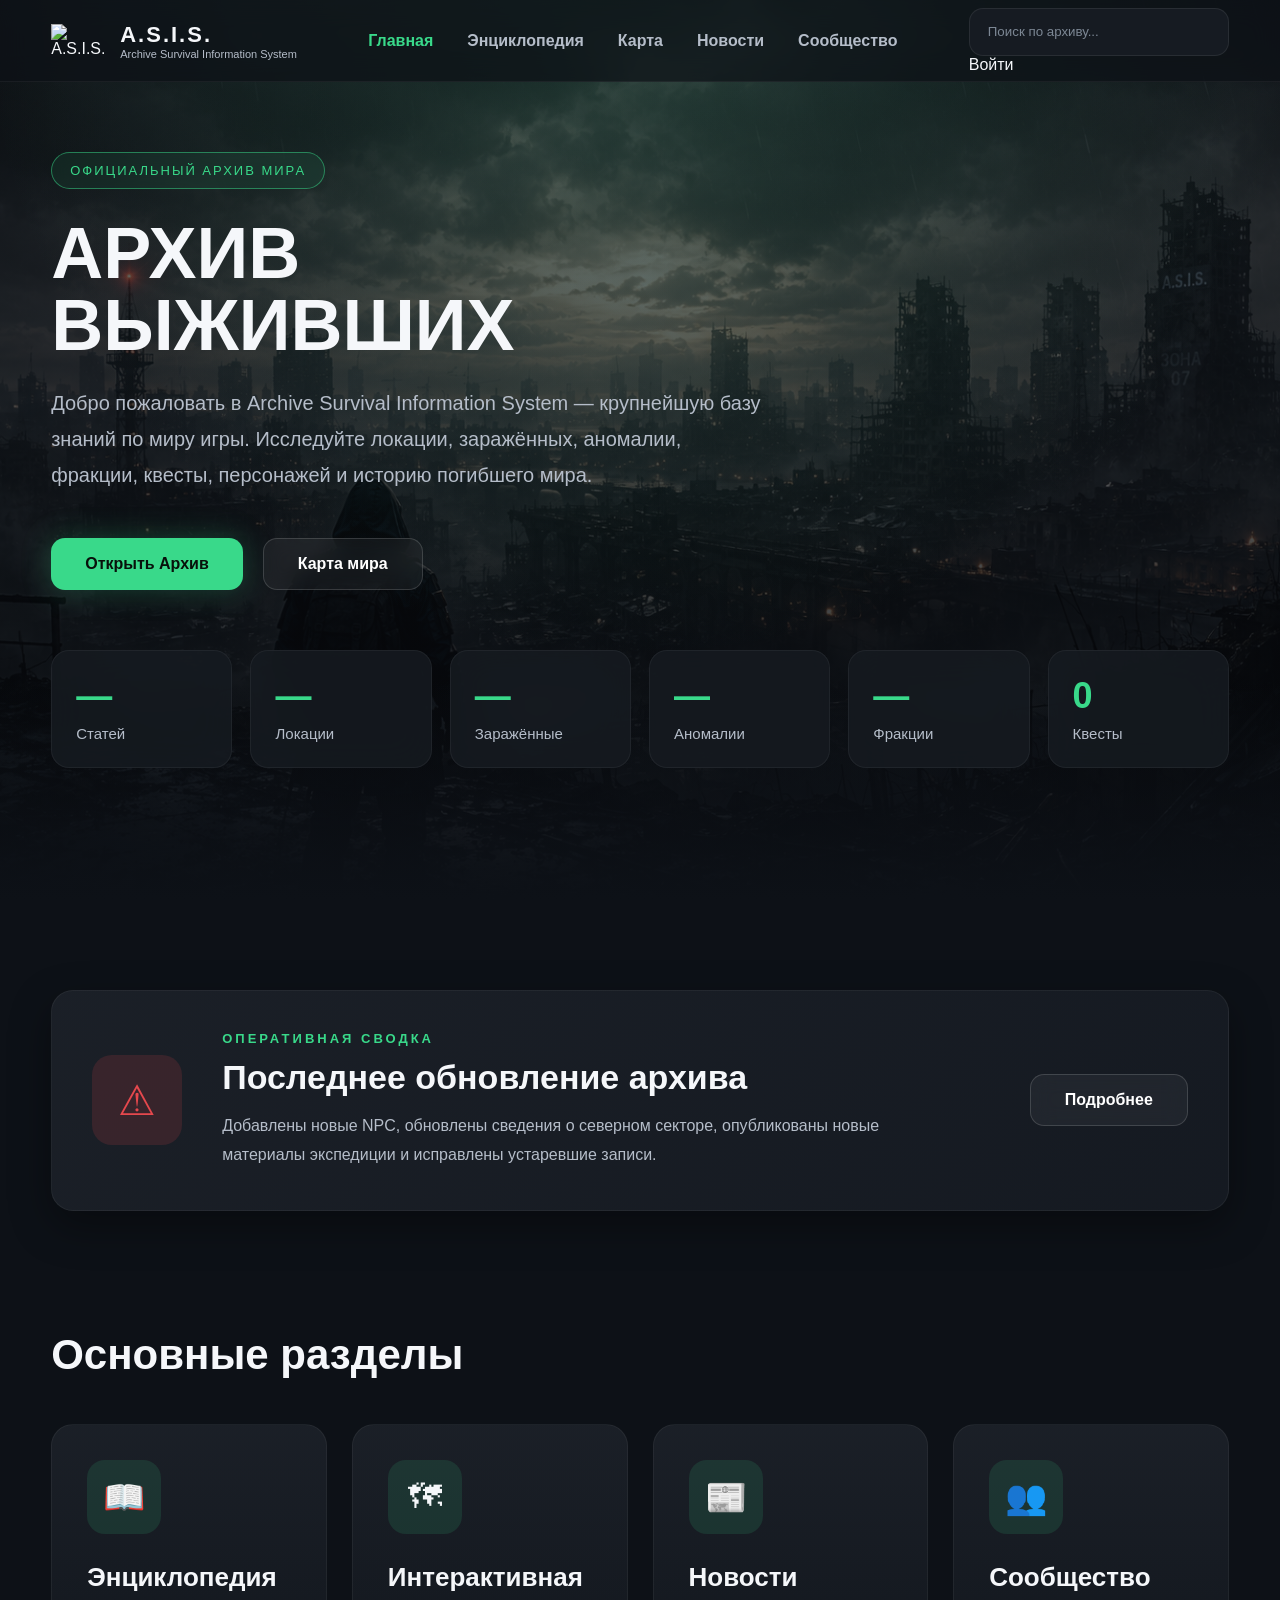
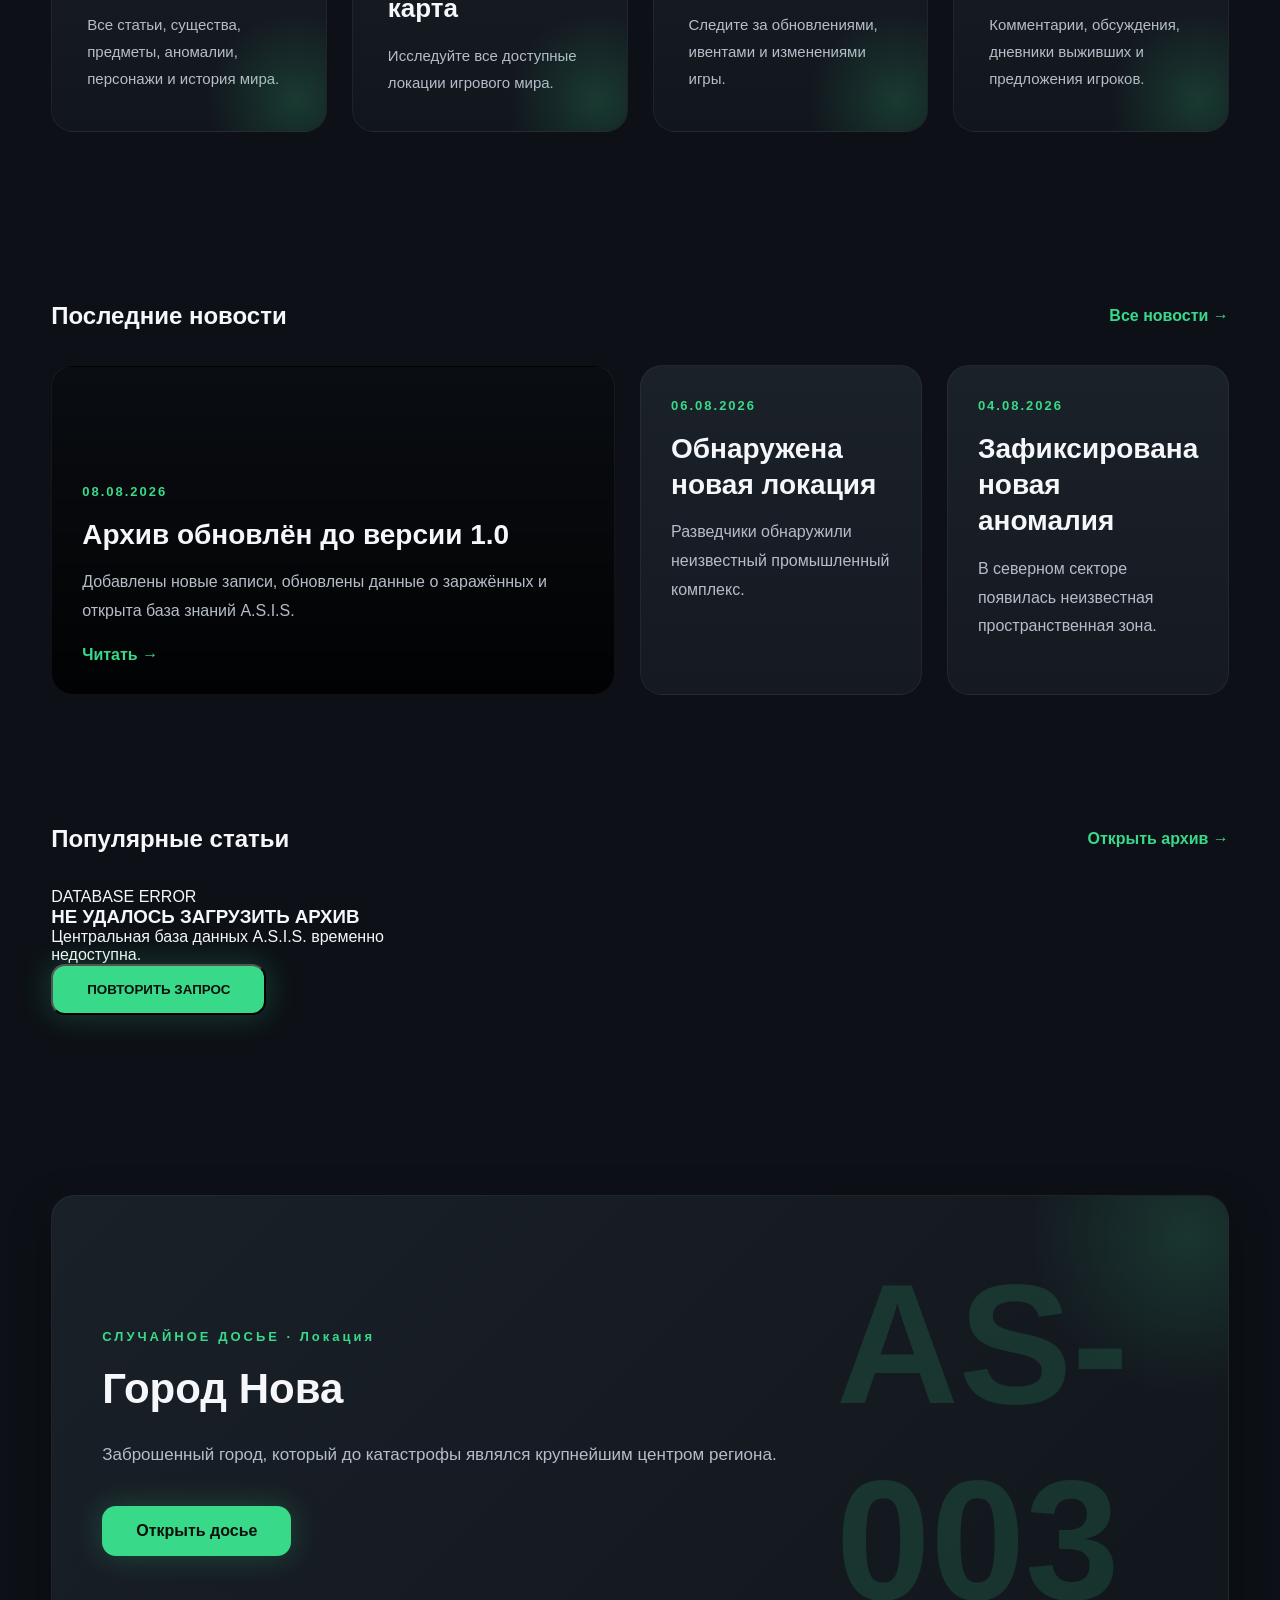
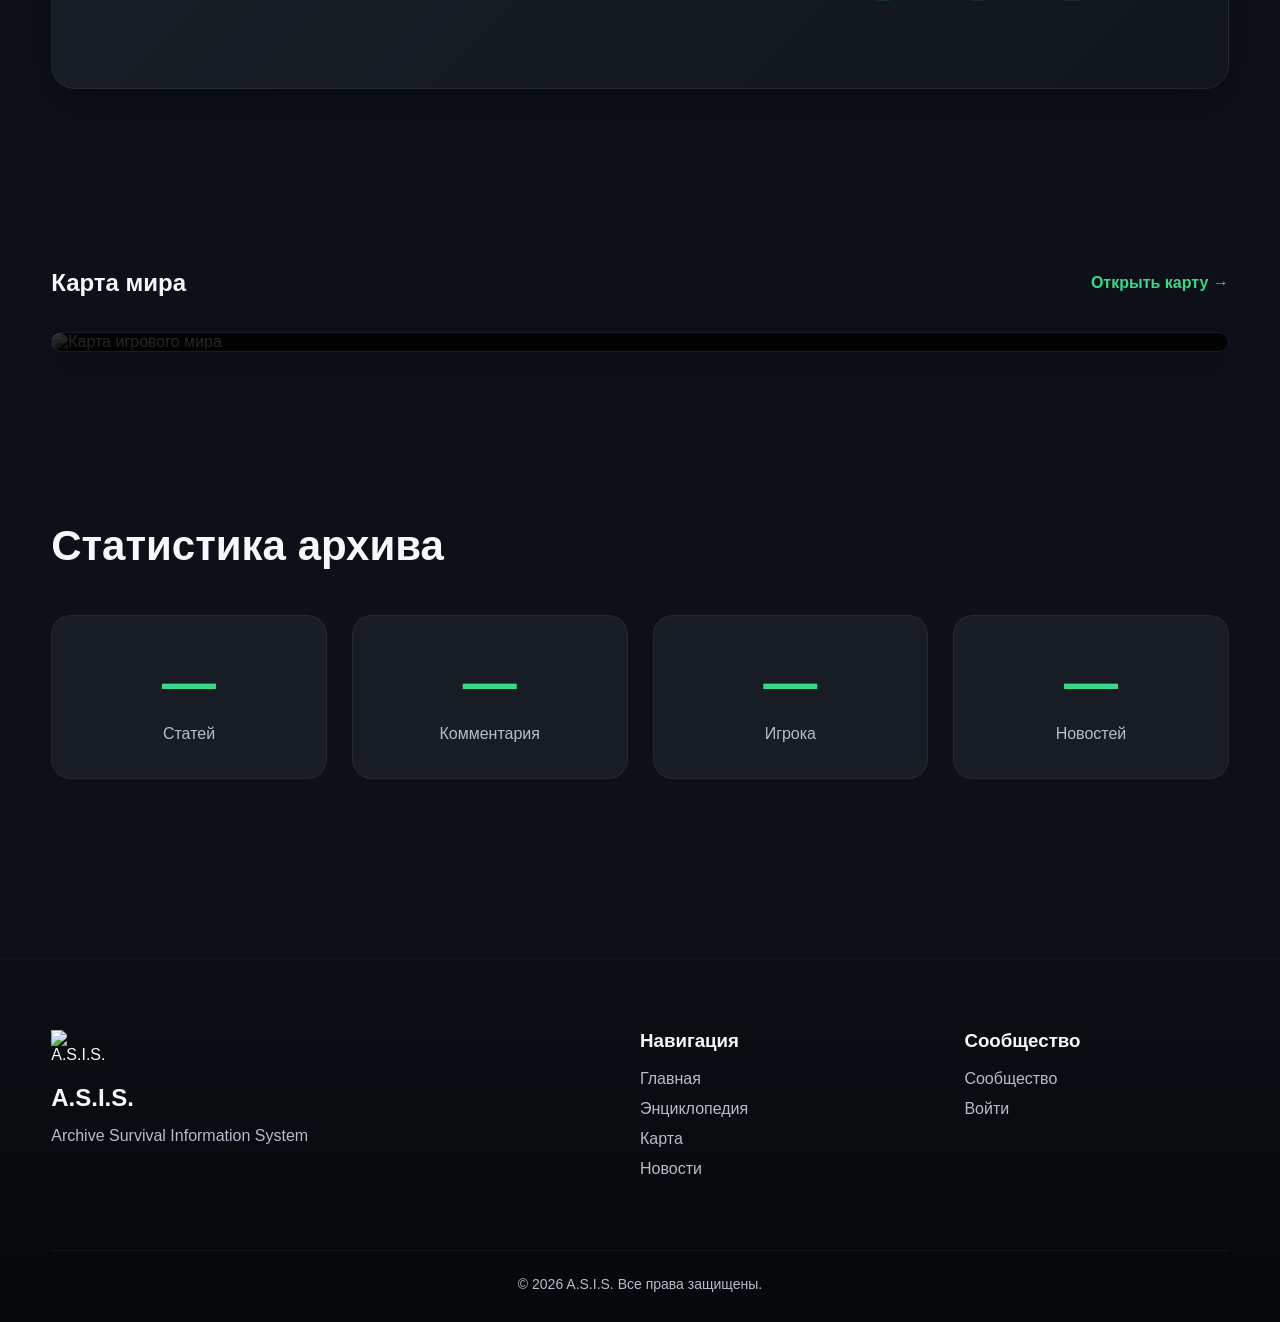
==== commit 90b4bc5e: "Update index.html" ====
--- a/index.html
+++ b/index.html
@@ -3,62 +3,50 @@
 
 <head>
 
-<meta charset="UTF-8">
-
-<meta name="viewport"
-content="width=device-width, initial-scale=1.0">
-
-<meta name="theme-color"
-content="#0d1117">
-
-<meta
-name="description"
-content="A.S.I.S. — Archive Survival Information System">
-
-<title>
-A.S.I.S. | Архив Выживших
-</title>
-
-<link
-rel="preconnect"
-href="https://fonts.googleapis.com">
-
-<link
-rel="preconnect"
-href="https://fonts.gstatic.com"
-crossorigin>
-
-<link
-href="https://fonts.googleapis.com/css2?family=Inter:wght@300;400;500;600;700;800&display=swap"
-rel="stylesheet">
-
-<link
-rel="stylesheet"
-href="style.css">
-
-<link
-rel="icon"
-href="logo.svg"
-type="image/svg+xml">
+    <meta charset="UTF-8">
+
+    <meta
+        name="viewport"
+        content="width=device-width, initial-scale=1.0"
+    >
+
+    <meta
+        name="description"
+        content="A.S.I.S. — Archive Survival Information System. Энциклопедия и архив мира."
+    >
+
+    <title>
+        A.S.I.S. — Archive Survival Information System
+    </title>
+
+    <link
+        rel="stylesheet"
+        href="style.css"
+    >
 
 </head>
 
+
 <body>
 
-<!-- ========================= -->
-<!-- ЗАГРУЗОЧНЫЙ ЭКРАН -->
-<!-- ========================= -->
+
+<!-- =====================================================
+     LOADER
+===================================================== -->
 
 <div id="loader">
 
     <div class="loader-content">
 
         <img
-        src="logo.svg"
-        alt="A.S.I.S."
-        class="loader-logo">
-
-        <h1>A.S.I.S.</h1>
+            src="logo.svg"
+            alt="A.S.I.S."
+            class="loader-logo"
+        >
+
+        <h1>
+            A.S.I.S.
+        </h1>
 
         <p>
             Archive Survival Information System
@@ -78,24 +66,30 @@
 
 </div>
 
-<!-- ========================= -->
-<!-- HEADER -->
-<!-- ========================= -->
+
+<!-- =====================================================
+     HEADER
+===================================================== -->
 
 <header class="header">
 
     <div class="container">
 
-        <a href="index.html"
-           class="logo">
+        <a
+            href="index.html"
+            class="logo"
+        >
 
             <img
-            src="logo.svg"
-            alt="A.S.I.S.">
+                src="logo.svg"
+                alt="A.S.I.S."
+            >
 
             <div>
 
-                <h2>A.S.I.S.</h2>
+                <h2>
+                    A.S.I.S.
+                </h2>
 
                 <small>
                     Archive Survival Information System
@@ -105,11 +99,14 @@
 
         </a>
 
+
         <nav class="navigation">
 
-            <a class="active"
-               href="index.html">
-               Главная
+            <a
+                class="active"
+                href="index.html"
+            >
+                Главная
             </a>
 
             <a href="encyclopedia.html">
@@ -130,47 +127,52 @@
 
         </nav>
 
+
         <div class="header-right">
 
             <div class="search-box">
 
                 <input
-                type="text"
-                placeholder="Поиск по архиву...">
-
-            </div>
-
-            <a
-            href="login.html"
-            class="login-button">
-
+                    type="text"
+                    placeholder="Поиск по архиву..."
+                    id="headerSearch"
+                >
+
+            </div>
+
+
+            <a
+                href="login.html"
+                class="login-button"
+            >
                 Войти
-
-            </a>
-
-        </div>
+            </a>
+
+        </div>
+
 
         <button
-        class="mobile-menu">
-
+            class="mobile-menu"
+            type="button"
+            aria-label="Открыть меню"
+        >
             ☰
-
         </button>
 
     </div>
 
 </header>
 
-<!-- ========================= -->
-<!-- HERO -->
-<!-- ========================= -->
-
-<main>
+
+<!-- =====================================================
+     HERO
+===================================================== -->
 
 <section class="hero">
 
     <div class="hero-overlay"></div>
 
+
     <div class="container hero-content">
 
         <span class="hero-tag">
@@ -179,11 +181,13 @@
 
         </span>
 
+
         <h1>
 
             АРХИВ ВЫЖИВШИХ
 
         </h1>
+
 
         <p>
 
@@ -195,19 +199,23 @@
 
         </p>
 
+
         <div class="hero-buttons">
 
             <a
-            href="encyclopedia.html"
-            class="button primary">
+                href="encyclopedia.html"
+                class="button primary"
+            >
 
                 Открыть Архив
 
             </a>
 
-            <a
-            href="map.html"
-            class="button secondary">
+
+            <a
+                href="map.html"
+                class="button secondary"
+            >
 
                 Карта мира
 
@@ -215,55 +223,91 @@
 
         </div>
 
-              <div class="hero-stats">
+
+        <!-- =================================================
+             ДИНАМИЧЕСКАЯ СТАТИСТИКА
+        ================================================= -->
+
+        <div class="hero-stats">
+
 
             <div class="stat-card">
 
-                <h2>286</h2>
-
-                <span>Статей</span>
-
-            </div>
+                <h2 id="totalArticles">
+                    0
+                </h2>
+
+                <span>
+                    Статей
+                </span>
+
+            </div>
+
 
             <div class="stat-card">
 
-                <h2>84</h2>
-
-                <span>Локации</span>
-
-            </div>
+                <h2 id="locationCount">
+                    0
+                </h2>
+
+                <span>
+                    Локации
+                </span>
+
+            </div>
+
 
             <div class="stat-card">
 
-                <h2>48</h2>
-
-                <span>Заражённые</span>
-
-            </div>
+                <h2 id="infectedCount">
+                    0
+                </h2>
+
+                <span>
+                    Заражённые
+                </span>
+
+            </div>
+
 
             <div class="stat-card">
 
-                <h2>19</h2>
-
-                <span>Аномалии</span>
-
-            </div>
+                <h2 id="anomalyCount">
+                    0
+                </h2>
+
+                <span>
+                    Аномалии
+                </span>
+
+            </div>
+
 
             <div class="stat-card">
 
-                <h2>12</h2>
-
-                <span>Фракции</span>
-
-            </div>
+                <h2 id="factionCount">
+                    0
+                </h2>
+
+                <span>
+                    Фракции
+                </span>
+
+            </div>
+
 
             <div class="stat-card">
 
-                <h2>82</h2>
-
-                <span>Квесты</span>
-
-            </div>
+                <h2 id="questCount">
+                    0
+                </h2>
+
+                <span>
+                    Квесты
+                </span>
+
+            </div>
+
 
         </div>
 
@@ -271,9 +315,10 @@
 
 </section>
 
-<!-- ========================= -->
-<!-- ОПЕРАТИВНАЯ СВОДКА -->
-<!-- ========================= -->
+
+<!-- =====================================================
+     ОПЕРАТИВНАЯ СВОДКА
+===================================================== -->
 
 <section class="briefing">
 
@@ -282,24 +327,21 @@
         <div class="briefing-card">
 
             <div class="briefing-icon">
-
                 ⚠
-
-            </div>
+            </div>
+
 
             <div class="briefing-content">
 
                 <span>
-
                     ОПЕРАТИВНАЯ СВОДКА
-
-                </span>
+                </span>
+
 
                 <h2>
-
                     Последнее обновление архива
-
-                </h2>
+                </h2>
+
 
                 <p>
 
@@ -312,8 +354,11 @@
 
             </div>
 
-            <a href="news.html"
-               class="button secondary">
+
+            <a
+                href="news.html"
+                class="button secondary"
+            >
 
                 Подробнее
 
@@ -325,163 +370,188 @@
 
 </section>
 
-<!-- ========================= -->
-<!-- ОСНОВНЫЕ РАЗДЕЛЫ -->
-<!-- ========================= -->
+
+<!-- =====================================================
+     ОСНОВНЫЕ РАЗДЕЛЫ
+===================================================== -->
 
 <section class="sections">
 
-<div class="container">
-
-<h2 class="section-title">
-
-Основные разделы
-
-</h2>
-
-<div class="section-grid">
-
-<a
-href="encyclopedia.html"
-class="section-card">
-
-<div class="section-icon">
-
-📖
-
-</div>
-
-<h3>
-
-Энциклопедия
-
-</h3>
-
-<p>
-
-Все статьи, существа, предметы,
-аномалии, персонажи и история мира.
-
-</p>
-
-</a>
-
-<a
-href="map.html"
-class="section-card">
-
-<div class="section-icon">
-
-🗺
-
-</div>
-
-<h3>
-
-Интерактивная карта
-
-</h3>
-
-<p>
-
-Исследуйте все доступные
-локации игрового мира.
-
-</p>
-
-</a>
-
-<a
-href="news.html"
-class="section-card">
-
-<div class="section-icon">
-
-📰
-
-</div>
-
-<h3>
-
-Новости
-
-</h3>
-
-<p>
-
-Следите за обновлениями,
-ивентами и изменениями игры.
-
-</p>
-
-</a>
-
-<a
-href="community.html"
-class="section-card">
-
-<div class="section-icon">
-
-👥
-
-</div>
-
-<h3>
-
-Сообщество
-
-</h3>
-
-<p>
-
-Комментарии,
-обсуждения,
-дневники выживших
-и предложения игроков.
-
-</p>
-
-</a>
-
-</div>
-
-</div>
+    <div class="container">
+
+        <h2 class="section-title">
+            Основные разделы
+        </h2>
+
+
+        <div class="section-grid">
+
+
+            <!-- ЭНЦИКЛОПЕДИЯ -->
+
+            <a
+                href="encyclopedia.html"
+                class="section-card"
+            >
+
+                <div class="section-icon">
+                    📖
+                </div>
+
+
+                <h3>
+                    Энциклопедия
+                </h3>
+
+
+                <p>
+
+                    Все статьи, существа, предметы,
+                    аномалии, персонажи и история мира.
+
+                </p>
+
+            </a>
+
+
+            <!-- КАРТА -->
+
+            <a
+                href="map.html"
+                class="section-card"
+            >
+
+                <div class="section-icon">
+                    🗺
+                </div>
+
+
+                <h3>
+                    Интерактивная карта
+                </h3>
+
+
+                <p>
+
+                    Исследуйте все доступные
+                    локации игрового мира.
+
+                </p>
+
+            </a>
+
+
+            <!-- НОВОСТИ -->
+
+            <a
+                href="news.html"
+                class="section-card"
+            >
+
+                <div class="section-icon">
+                    📰
+                </div>
+
+
+                <h3>
+                    Новости
+                </h3>
+
+
+                <p>
+
+                    Следите за обновлениями,
+                    ивентами и изменениями игры.
+
+                </p>
+
+            </a>
+
+
+            <!-- СООБЩЕСТВО -->
+
+            <a
+                href="community.html"
+                class="section-card"
+            >
+
+                <div class="section-icon">
+                    👥
+                </div>
+
+
+                <h3>
+                    Сообщество
+                </h3>
+
+
+                <p>
+
+                    Комментарии,
+                    обсуждения,
+                    дневники выживших
+                    и предложения игроков.
+
+                </p>
+
+            </a>
+
+
+        </div>
+
+    </div>
 
 </section>
-<!-- ========================= -->
-<!-- ПОСЛЕДНИЕ НОВОСТИ -->
-<!-- ========================= -->
+
+
+<!-- =====================================================
+     ПОСЛЕДНИЕ НОВОСТИ
+===================================================== -->
 
 <section class="news">
 
     <div class="container">
 
+
         <div class="section-header">
 
-            <h2>Последние новости</h2>
-
-            <a href="news.html" class="section-link">
+            <h2>
+                Последние новости
+            </h2>
+
+
+            <a
+                href="news.html"
+                class="section-link"
+            >
                 Все новости →
             </a>
 
         </div>
 
+
         <div class="news-grid">
+
 
             <article class="news-card featured">
 
                 <span class="news-date">
                     08.08.2026
                 </span>
+
 
                 <h3>
                     Архив обновлён до версии 1.0
                 </h3>
 
-                <p>
+
+                <p>
+
                     Добавлены новые записи, обновлены данные
                     о заражённых и открыта база знаний A.S.I.S.
-                </p>
+
+                </p>
+
 
                 <a href="news.html">
                     Читать →
@@ -489,183 +559,235 @@
 
             </article>
 
+
             <article class="news-card">
 
                 <span class="news-date">
                     06.08.2026
                 </span>
+
 
                 <h3>
                     Обнаружена новая локация
                 </h3>
 
-                <p>
+
+                <p>
+
                     Разведчики обнаружили неизвестный
                     промышленный комплекс.
+
                 </p>
 
             </article>
+
 
             <article class="news-card">
 
                 <span class="news-date">
                     04.08.2026
                 </span>
+
 
                 <h3>
                     Зафиксирована новая аномалия
                 </h3>
 
-                <p>
+
+                <p>
+
                     В северном секторе появилась
                     неизвестная пространственная зона.
+
                 </p>
 
             </article>
 
+
         </div>
 
     </div>
 
 </section>
 
-<!-- ========================= -->
-<!-- ПОПУЛЯРНЫЕ СТАТЬИ -->
-<!-- ========================= -->
+
+<!-- =====================================================
+     ПОПУЛЯРНЫЕ СТАТЬИ
+===================================================== -->
 
 <section class="popular">
 
-<div class="container">
-
-<div class="section-header">
-
-<h2>
-
-Популярные статьи
-
-</h2>
-
-<a
-href="encyclopedia.html"
-class="section-link">
-
-Открыть архив →
-
-</a>
-
-</div>
-
-<div class="popular-grid" id="popularGrid">
-</div>
-
-</div>
+    <div class="container">
+
+
+        <div class="section-header">
+
+            <h2>
+                Популярные статьи
+            </h2>
+
+
+            <a
+                href="encyclopedia.html"
+                class="section-link"
+            >
+                Открыть архив →
+            </a>
+
+        </div>
+
+
+        <!--
+            index.js автоматически вставит сюда
+            три статьи из archive.json.
+        -->
+
+        <div class="popular-grid">
+
+            <div class="archive-loading">
+
+                <p>
+                    Загрузка архива...
+                </p>
+
+            </div>
+
+        </div>
+
+
+    </div>
 
 </section>
 
-<!-- ========================= -->
-<!-- СЛУЧАЙНОЕ ДОСЬЕ -->
-<!-- ========================= -->
+
+<!-- =====================================================
+     СЛУЧАЙНОЕ ДОСЬЕ
+===================================================== -->
 
 <section class="random-file">
 
-<div class="container">
-
-<div class="random-card">
-
-<div class="random-left">
-
-<span>
-
-СЛУЧАЙНОЕ ДОСЬЕ
-
-</span>
-
-<h2>
-
-Загрузка досье...
-
-</h2>
-
-<p>
-
-Каждый раз при открытии страницы
-будет показываться случайная статья
-из базы данных A.S.I.S.
-
-Позже это будет работать через JavaScript.
-
-</p>
-
-<a
-href="encyclopedia.html"
-class="button primary">
-
-Открыть досье
-
-</a>
-
-</div>
-
-<div class="random-right">
-
-<div class="archive-number">
-
-043
-
-</div>
-
-</div>
-
-</div>
-
-</div>
+    <div class="container">
+
+
+        <div class="random-card">
+
+
+            <div class="random-left">
+
+
+                <span>
+                    СЛУЧАЙНОЕ ДОСЬЕ
+                </span>
+
+
+                <h2>
+                    Загрузка досье...
+                </h2>
+
+
+                <p>
+
+                    Каждый раз при открытии страницы
+                    будет показываться случайная статья
+                    из базы данных A.S.I.S.
+
+                </p>
+
+
+                <a
+                    href="#"
+                    class="button primary"
+                >
+
+                    Открыть досье
+
+                </a>
+
+
+            </div>
+
+
+            <div class="random-right">
+
+                <div class="archive-number">
+
+                    ---
+
+                </div>
+
+            </div>
+
+
+        </div>
+
+    </div>
 
 </section>
 
-  <!-- ========================= -->
-<!-- КАРТА МИРА -->
-<!-- ========================= -->
+
+<!-- =====================================================
+     КАРТА МИРА
+===================================================== -->
 
 <section class="world-map">
 
     <div class="container">
 
+
         <div class="section-header">
 
-            <h2>Карта мира</h2>
-
-            <a href="map.html" class="section-link">
+            <h2>
+                Карта мира
+            </h2>
+
+
+            <a
+                href="map.html"
+                class="section-link"
+            >
                 Открыть карту →
             </a>
 
         </div>
 
+
         <div class="map-preview">
+
 
             <img
                 src="map.webp"
-                alt="Карта игрового мира">
+                alt="Карта игрового мира"
+            >
+
 
             <div class="map-overlay">
+
 
                 <h3>
                     Исследуйте игровой мир
                 </h3>
 
-                <p>
+
+                <p>
+
                     Все регионы, города, базы,
                     убежища и заражённые территории.
-                </p>
+
+                </p>
+
 
                 <a
                     href="map.html"
-                    class="button primary">
+                    class="button primary"
+                >
 
                     Открыть карту
 
                 </a>
 
-            </div>
+
+            </div>
+
 
         </div>
 
@@ -673,147 +795,259 @@
 
 </section>
 
-<!-- ========================= -->
-<!-- СТАТИСТИКА -->
-<!-- ========================= -->
+
+<!-- =====================================================
+     СТАТИСТИКА САЙТА
+===================================================== -->
 
 <section class="site-stats">
 
-<div class="container">
-
-<div class="stats-grid">
-
-<div class="site-card">
-
-<h2>286</h2>
-
-<span>Статей</span>
-
-</div>
-
-<div class="site-card">
-
-<h2>534</h2>
-
-<span>Комментария</span>
-
-</div>
-
-<div class="site-card">
-
-<h2>124</h2>
-
-<span>Игрока</span>
-
-</div>
-
-<div class="site-card">
-
-<h2>48</h2>
-
-<span>Новостей</span>
-
-</div>
-
-</div>
-
-</div>
+    <div class="container">
+
+
+        <h2 class="section-title">
+            Статистика архива
+        </h2>
+
+
+        <div class="stats-grid">
+
+
+            <div class="site-card">
+
+                <h2 data-stat="total">
+                    0
+                </h2>
+
+                <span>
+                    Статей
+                </span>
+
+            </div>
+
+
+            <div class="site-card">
+
+                <h2 data-stat="comments">
+                    0
+                </h2>
+
+                <span>
+                    Комментария
+                </span>
+
+            </div>
+
+
+            <div class="site-card">
+
+                <h2 data-stat="players">
+                    0
+                </h2>
+
+                <span>
+                    Игрока
+                </span>
+
+            </div>
+
+
+            <div class="site-card">
+
+                <h2 data-stat="news">
+                    0
+                </h2>
+
+                <span>
+                    Новостей
+                </span>
+
+            </div>
+
+
+        </div>
+
+    </div>
 
 </section>
 
-<!-- ========================= -->
-<!-- FOOTER -->
-<!-- ========================= -->
+
+<!-- =====================================================
+     FOOTER
+===================================================== -->
 
 <footer class="footer">
 
-<div class="container footer-grid">
-
-<div>
-
-<img
-src="logo.svg"
-alt="A.S.I.S."
-class="footer-logo">
-
-<h2>
-
-A.S.I.S.
-
-</h2>
-
-<p>
-
-Archive Survival Information System
-
-</p>
-
-</div>
-
-<div>
-
-<h3>
-
-Навигация
-
-</h3>
-
-<ul>
-
-<li><a href="index.html">Главная</a></li>
-
-<li><a href="encyclopedia.html">Энциклопедия</a></li>
-
-<li><a href="map.html">Карта</a></li>
-
-<li><a href="news.html">Новости</a></li>
-
-</ul>
-
-</div>
-
-<div>
-
-<h3>
-
-Сообщество
-
-</h3>
-
-<ul>
-
-<li><a href="community.html">Комментарии</a></li>
-
-<li><a href="login.html">Войти</a></li>
-
-<li><a href="#">Discord</a></li>
-
-<li><a href="#">VK</a></li>
-
-</ul>
-
-</div>
-
-</div>
-
-<div class="copyright">
-
-<p>
-
-© 2026 A.S.I.S.
-
-Все права защищены.
-
-</p>
-
-</div>
+    <div class="container">
+
+
+        <div class="footer-grid">
+
+
+            <div>
+
+
+                <img
+                    src="logo.svg"
+                    alt="A.S.I.S."
+                    class="footer-logo"
+                >
+
+
+                <h2>
+                    A.S.I.S.
+                </h2>
+
+
+                <p>
+
+                    Archive Survival Information System
+
+                </p>
+
+
+            </div>
+
+
+            <div>
+
+
+                <h3>
+                    Навигация
+                </h3>
+
+
+                <ul>
+
+                    <li>
+                        <a href="index.html">
+                            Главная
+                        </a>
+                    </li>
+
+                    <li>
+                        <a href="encyclopedia.html">
+                            Энциклопедия
+                        </a>
+                    </li>
+
+                    <li>
+                        <a href="map.html">
+                            Карта
+                        </a>
+                    </li>
+
+                    <li>
+                        <a href="news.html">
+                            Новости
+                        </a>
+                    </li>
+
+                </ul>
+
+            </div>
+
+
+            <div>
+
+
+                <h3>
+                    Сообщество
+                </h3>
+
+
+                <ul>
+
+                    <li>
+                        <a href="community.html">
+                            Сообщество
+                        </a>
+                    </li>
+
+                    <li>
+                        <a href="login.html">
+                            Войти
+                        </a>
+                    </li>
+
+                </ul>
+
+            </div>
+
+
+        </div>
+
+
+        <div class="copyright">
+
+            © 2026 A.S.I.S.
+            Все права защищены.
+
+        </div>
+
+
+    </div>
 
 </footer>
 
-</main>
-
-<script src="app.js"></script>
+
+<!-- =====================================================
+     JAVASCRIPT
+===================================================== -->
+
+<script src="index.js"></script>
+
+
+<!-- =====================================================
+     LOADER SCRIPT
+===================================================== -->
+
+<script>
+
+document.addEventListener(
+    "DOMContentLoaded",
+    () => {
+
+        const loader =
+            document.getElementById("loader");
+
+
+        if (!loader) {
+            return;
+        }
+
+
+        setTimeout(
+            () => {
+
+                loader.style.opacity = "0";
+
+                loader.style.pointerEvents = "none";
+
+                loader.style.transition =
+                    "opacity .5s ease";
+
+
+                setTimeout(
+                    () => {
+
+                        loader.style.display = "none";
+
+                    },
+                    500
+                );
+
+
+            },
+            1200
+        );
+
+    }
+);
+
+</script>
+
 
 </body>
 
-  </html>
+</html>
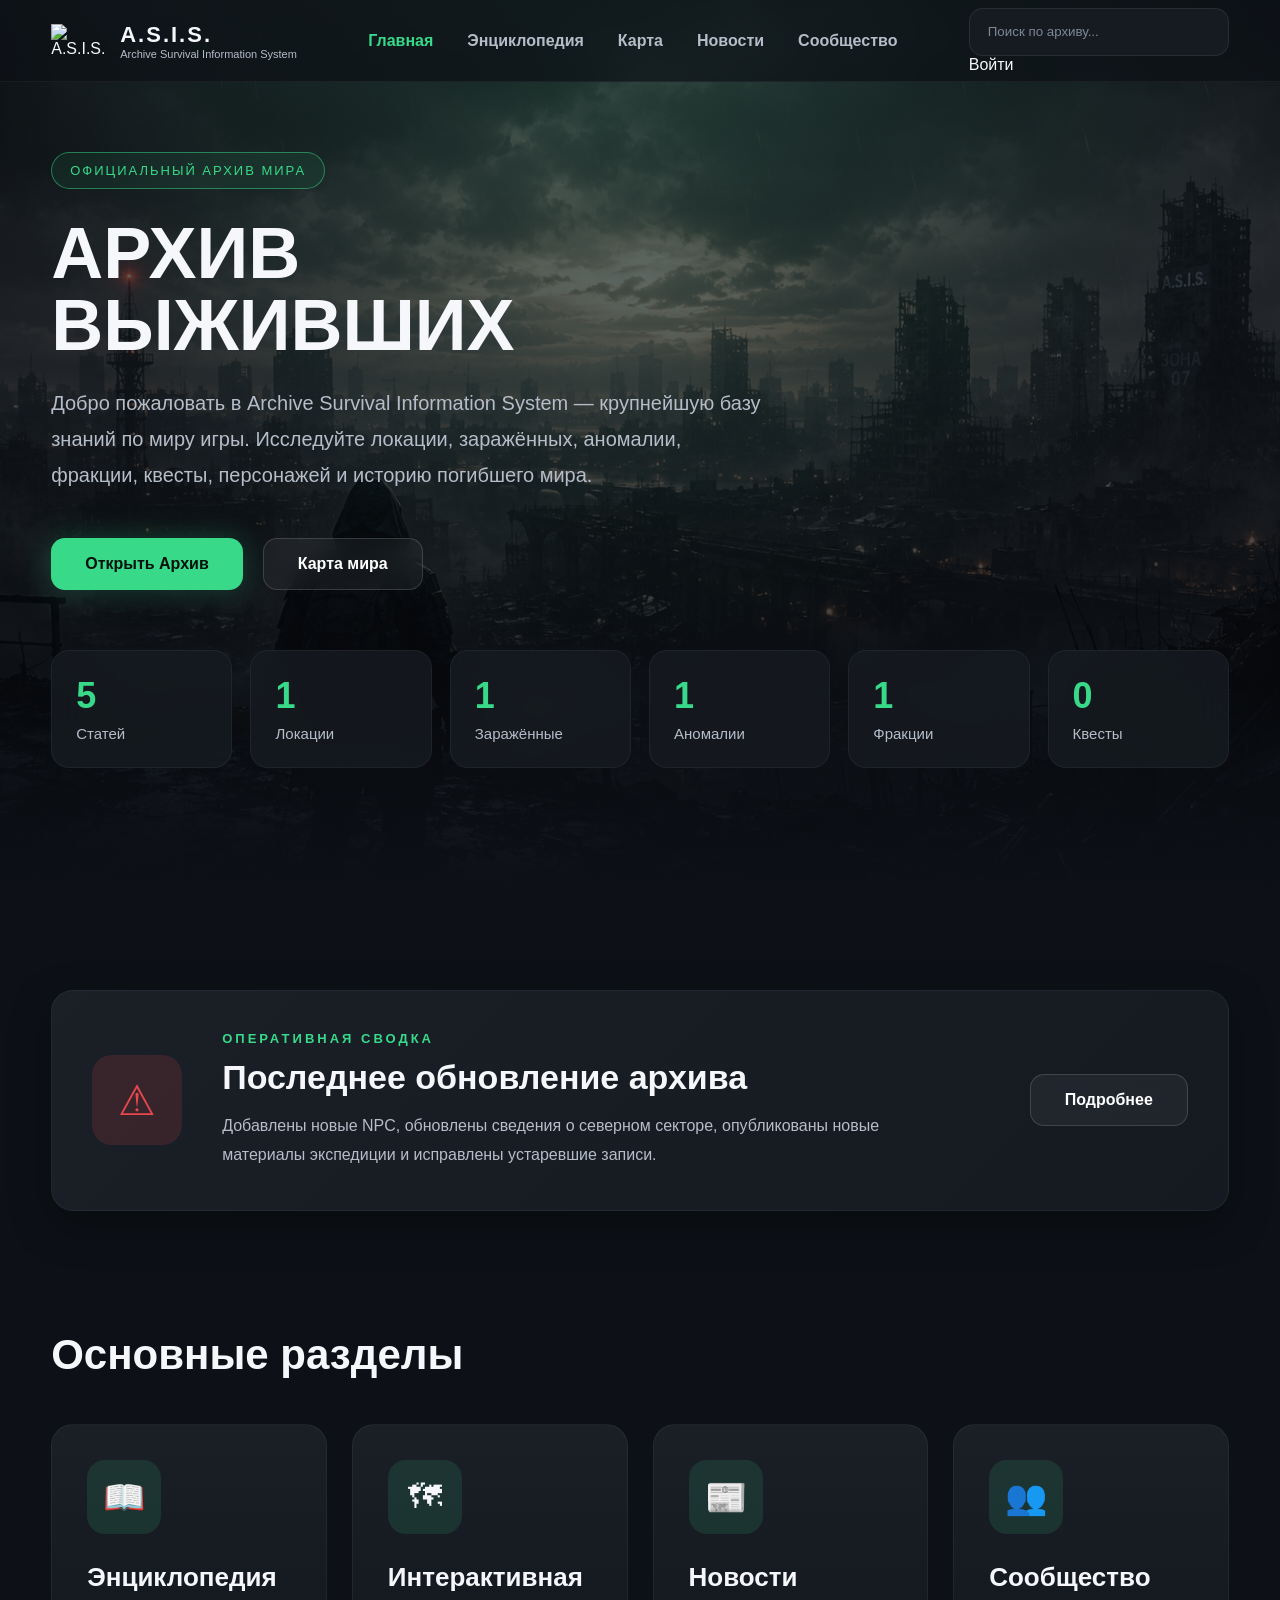
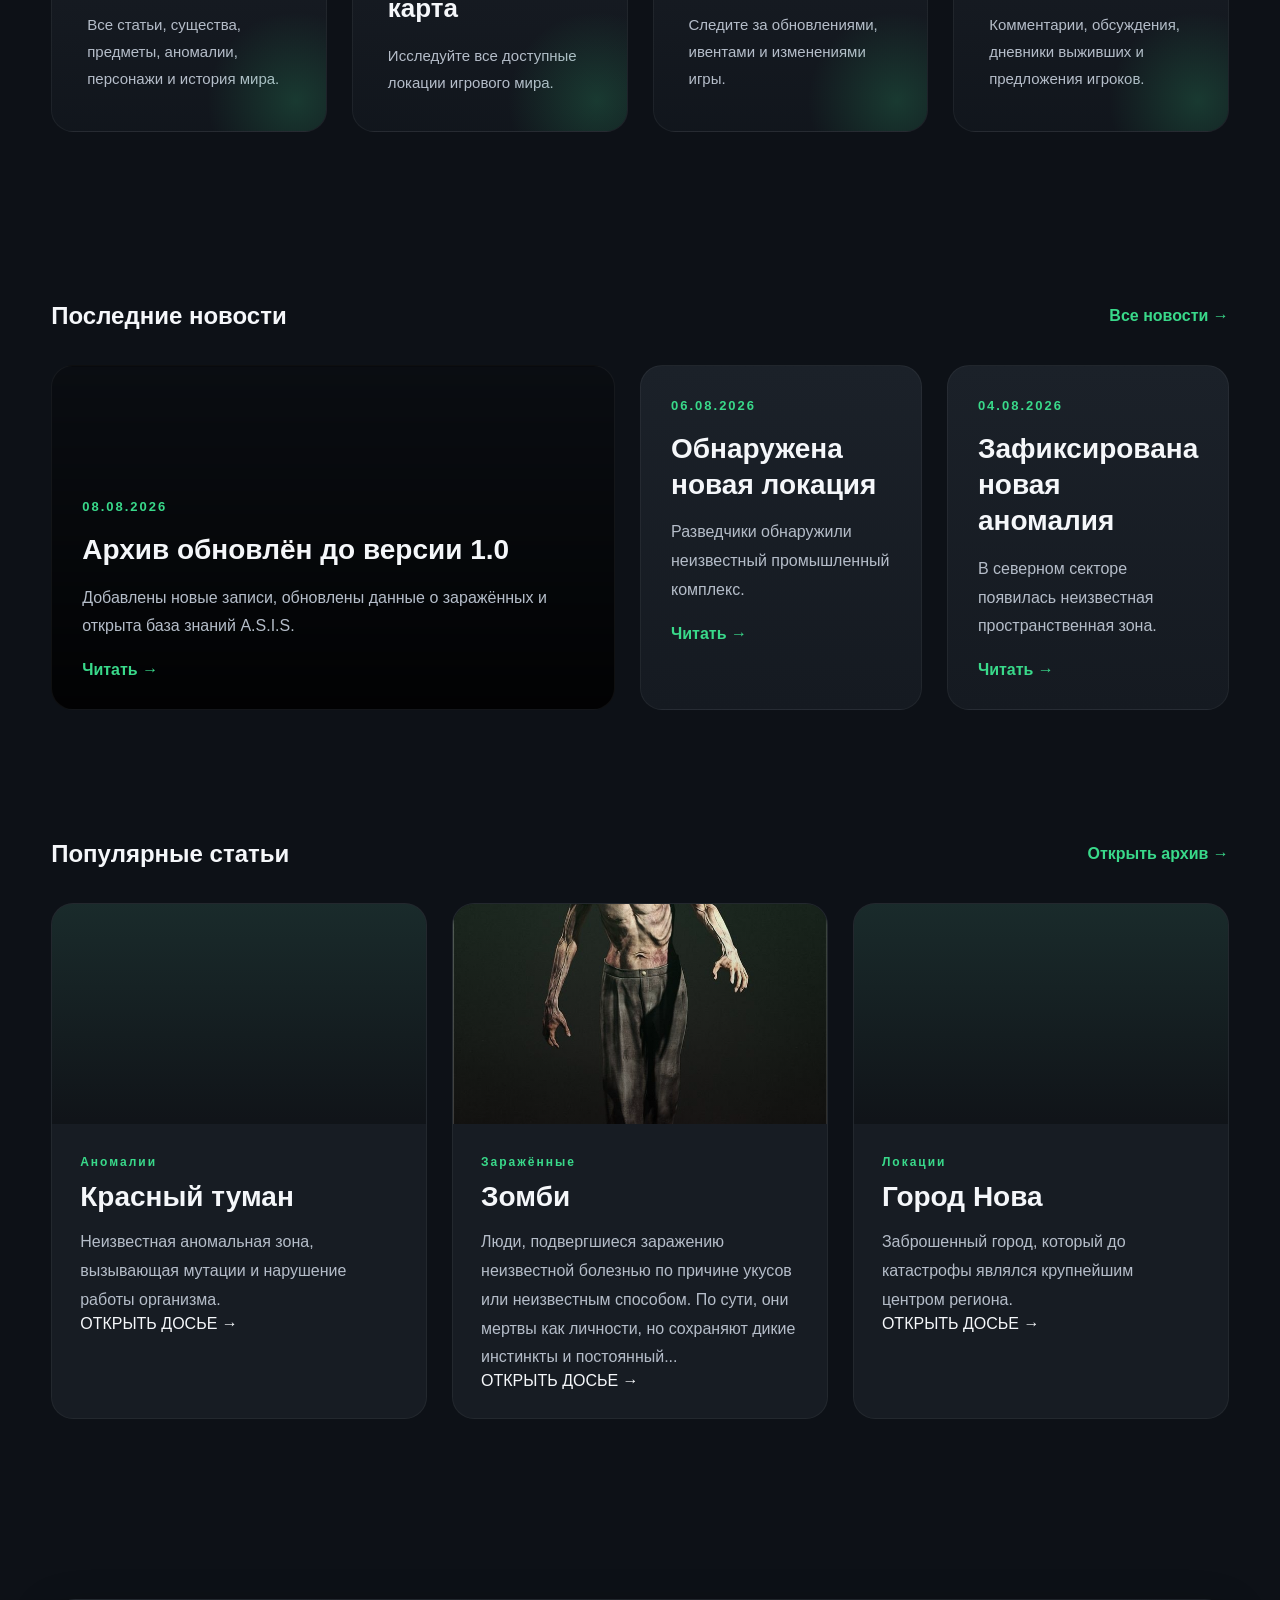
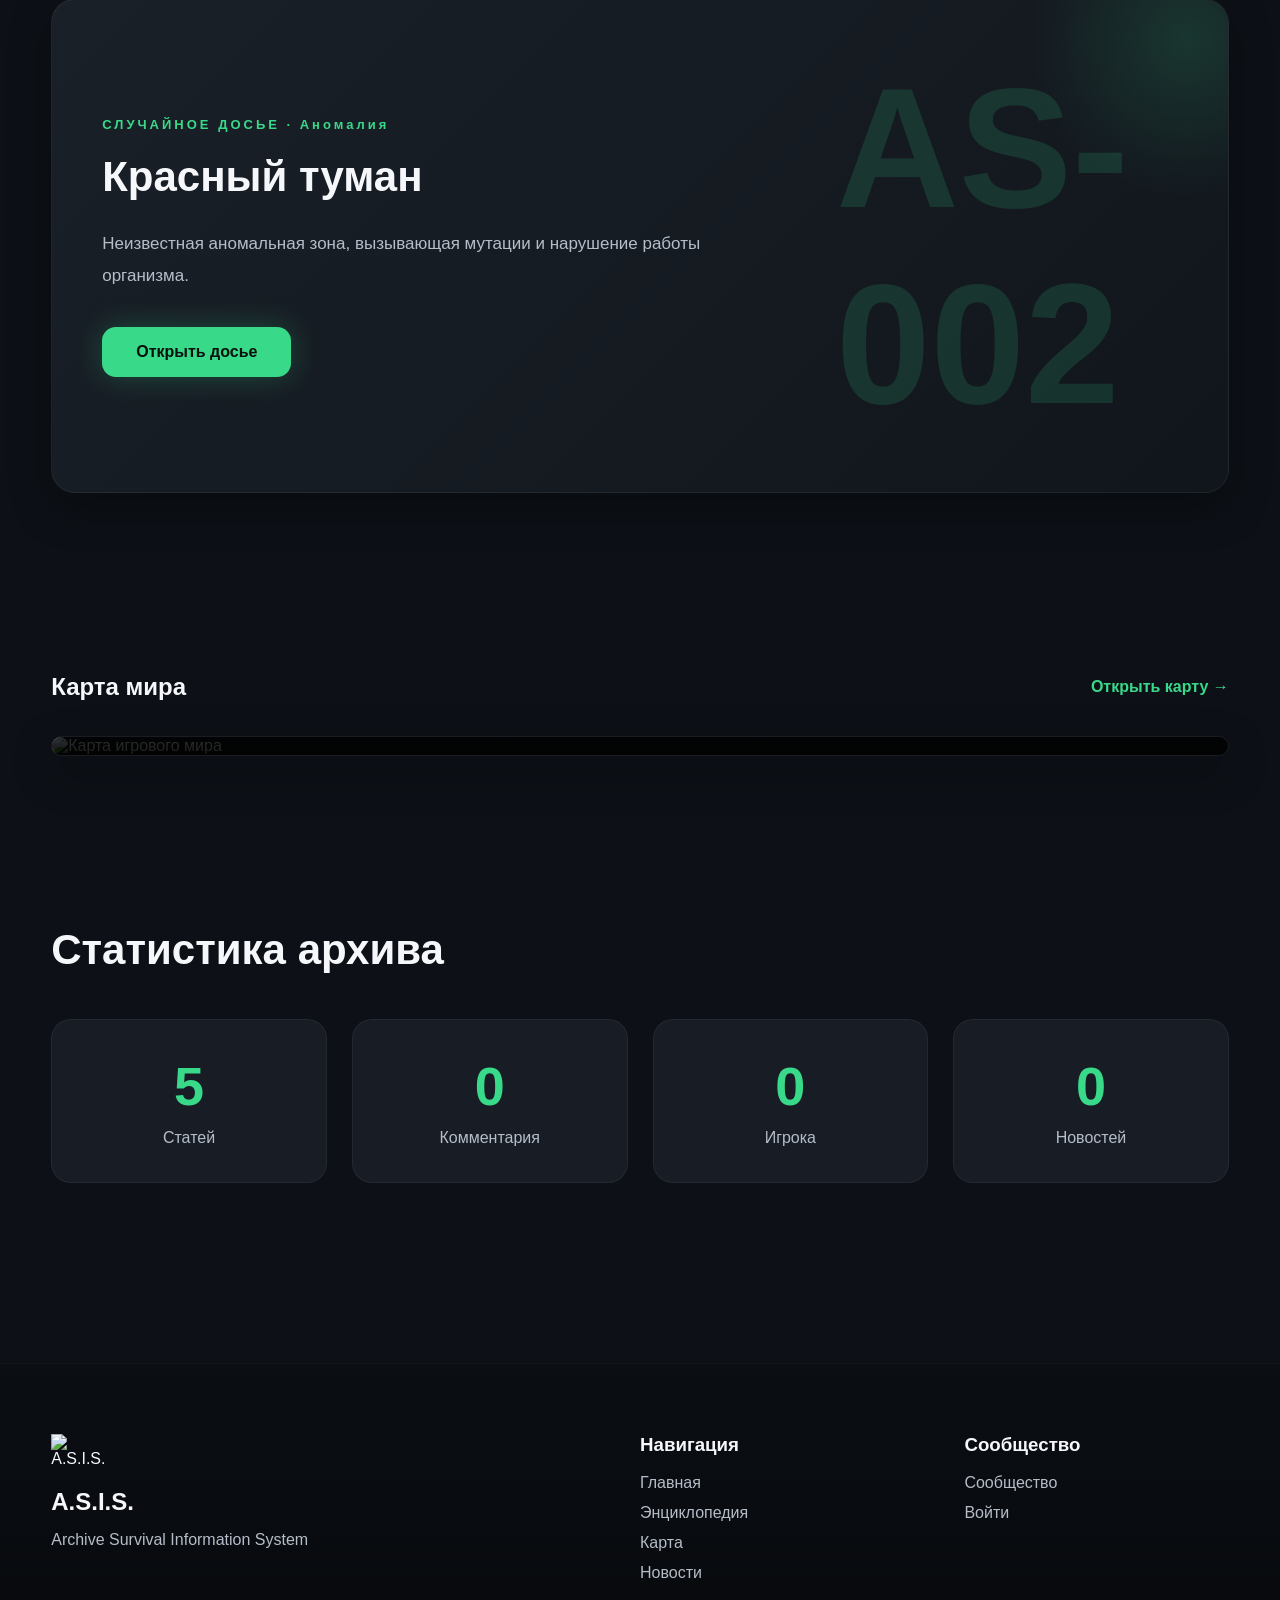
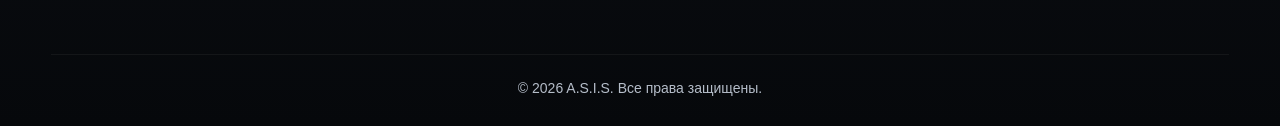
==== commit 47c6aece: "Update index.html" ====
--- a/index.html
+++ b/index.html
@@ -532,78 +532,6 @@
 
         <div class="news-grid">
 
-
-            <article class="news-card featured">
-
-                <span class="news-date">
-                    08.08.2026
-                </span>
-
-
-                <h3>
-                    Архив обновлён до версии 1.0
-                </h3>
-
-
-                <p>
-
-                    Добавлены новые записи, обновлены данные
-                    о заражённых и открыта база знаний A.S.I.S.
-
-                </p>
-
-
-                <a href="news.html">
-                    Читать →
-                </a>
-
-            </article>
-
-
-            <article class="news-card">
-
-                <span class="news-date">
-                    06.08.2026
-                </span>
-
-
-                <h3>
-                    Обнаружена новая локация
-                </h3>
-
-
-                <p>
-
-                    Разведчики обнаружили неизвестный
-                    промышленный комплекс.
-
-                </p>
-
-            </article>
-
-
-            <article class="news-card">
-
-                <span class="news-date">
-                    04.08.2026
-                </span>
-
-
-                <h3>
-                    Зафиксирована новая аномалия
-                </h3>
-
-
-                <p>
-
-                    В северном секторе появилась
-                    неизвестная пространственная зона.
-
-                </p>
-
-            </article>
-
-
         </div>
 
     </div>
